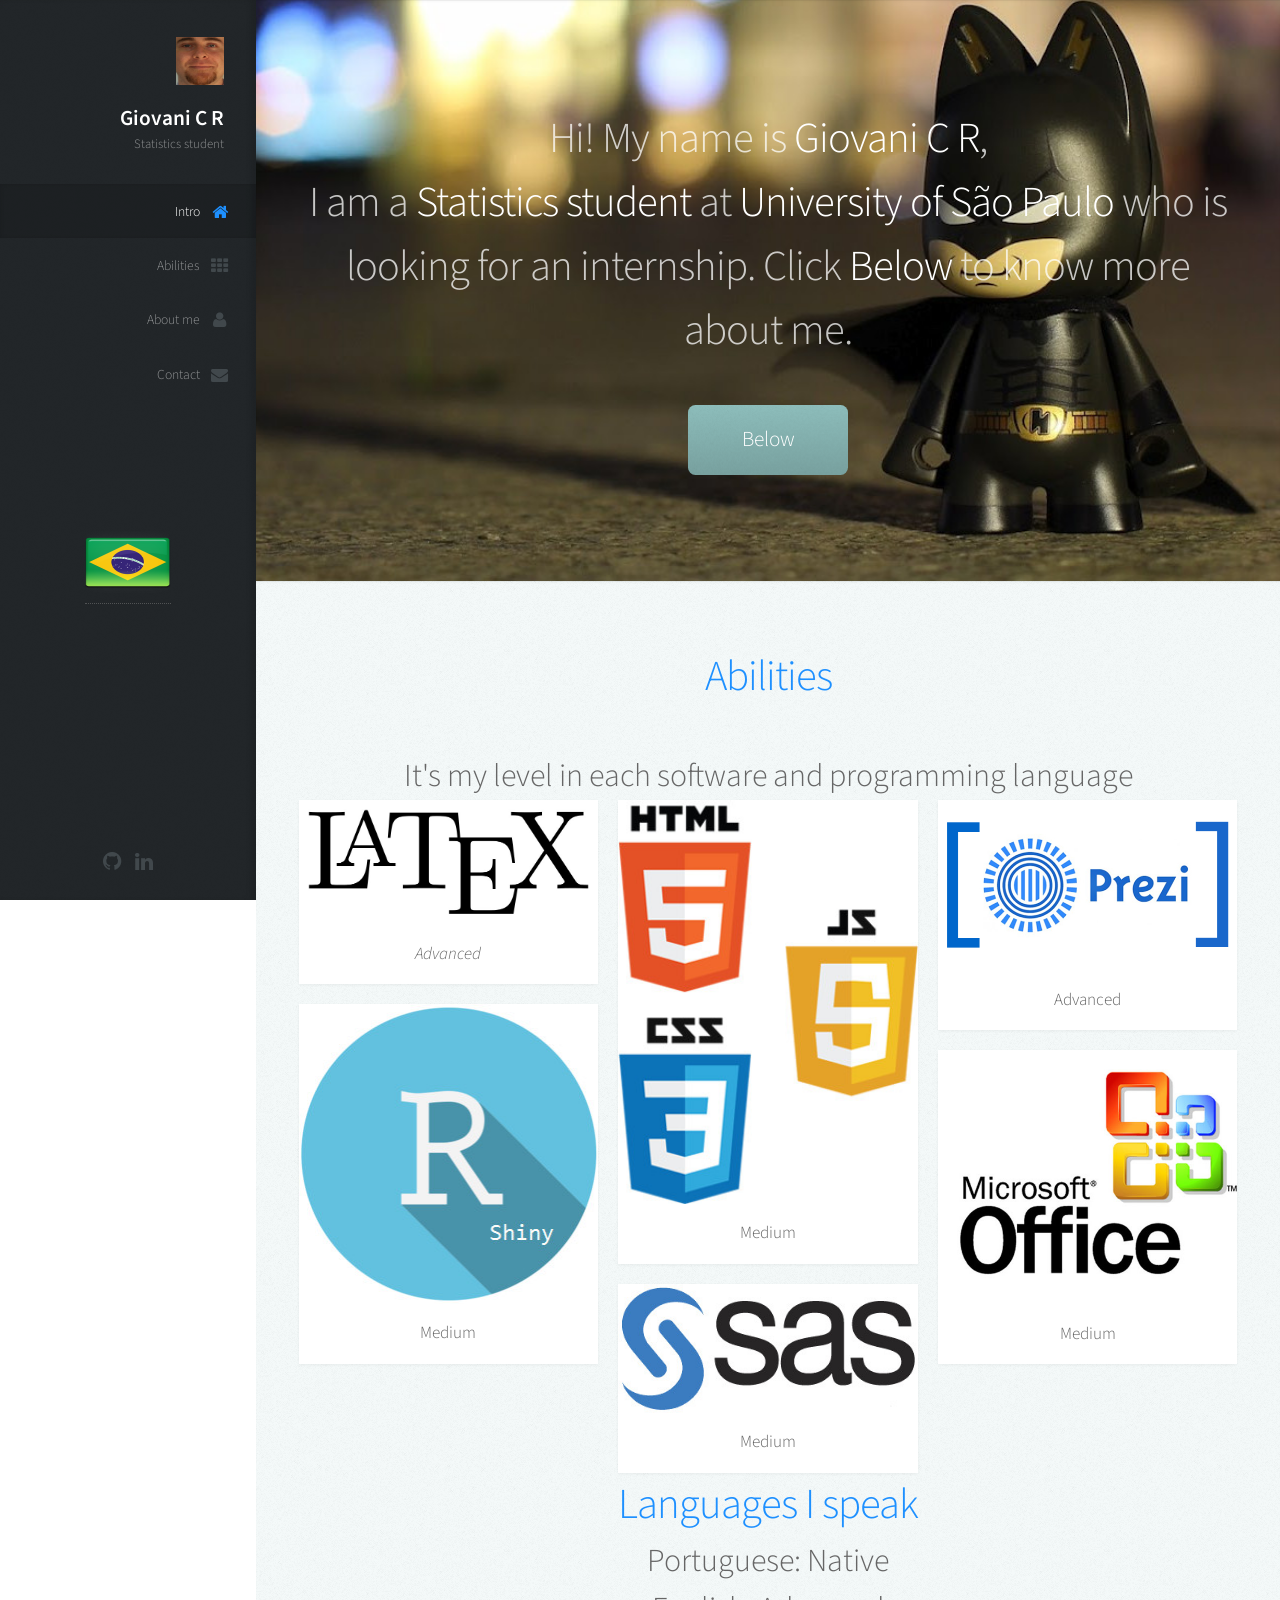
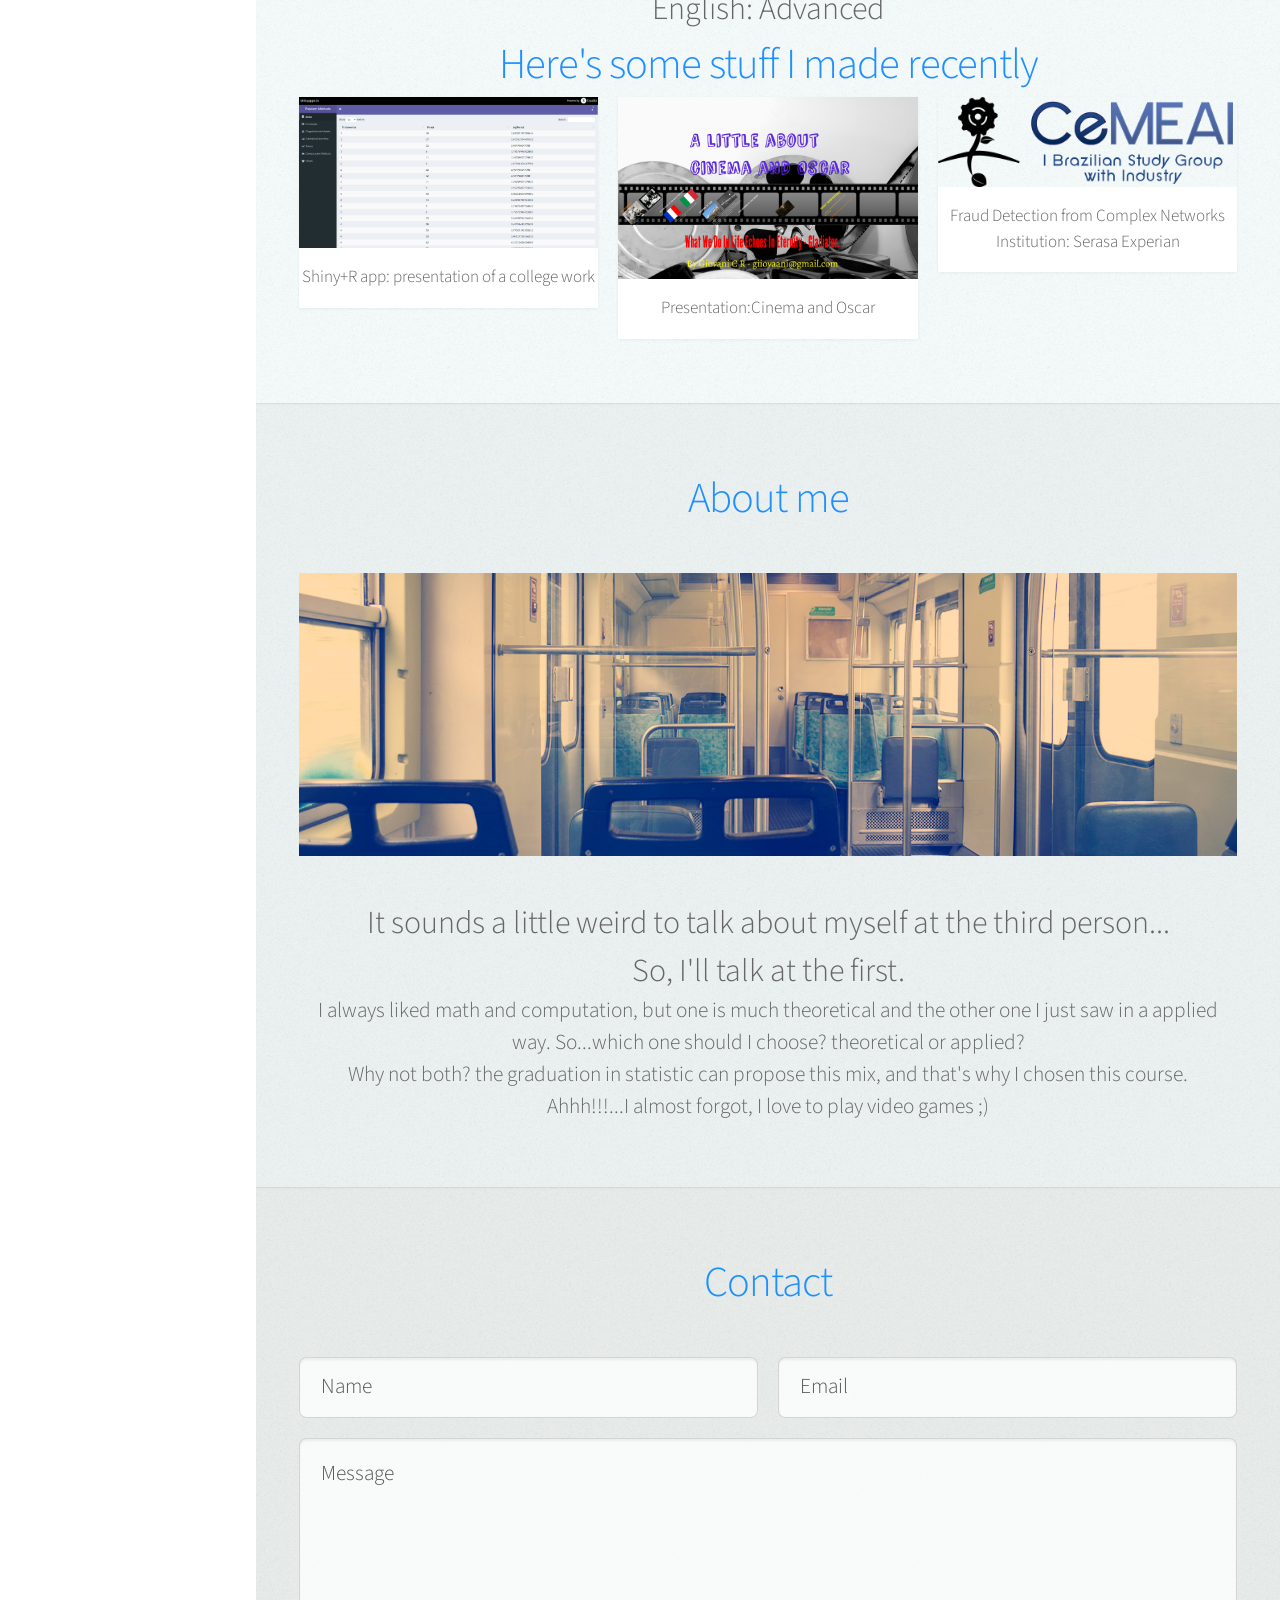
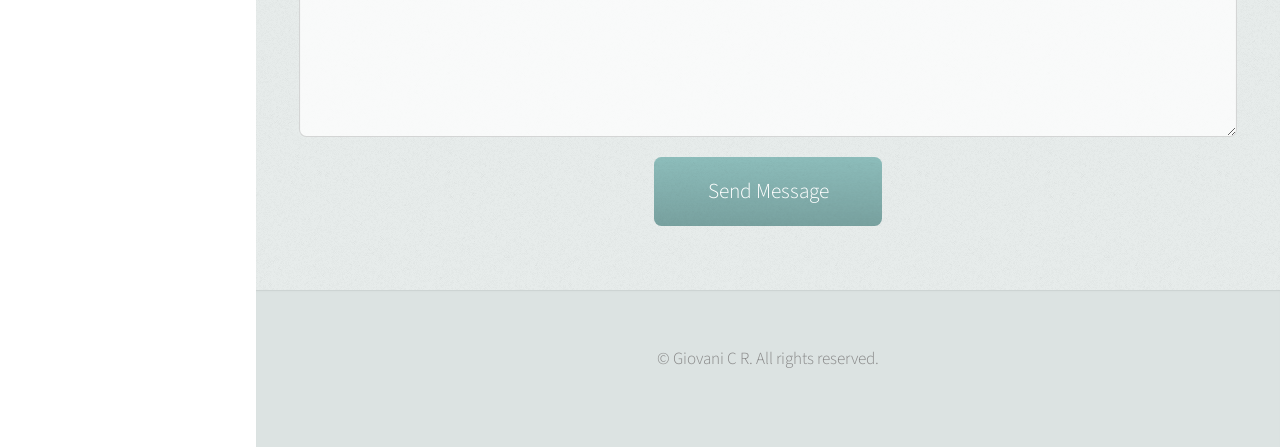
==== index2.html @ 664ded4a "add the serasa report to my things a have done" ====
<!DOCTYPE HTML>
<!--
	Prologue by HTML5 UP
	html5up.net | @n33co
	Free for personal and commercial use under the CCA 3.0 license (html5up.net/license)
-->
<html>
	<head>
		<link rel="shortcut icon" href="images/gicon.ico" type="image/x-icon"/>
		<title>Giovani Carrara Rodrigues</title>
		<meta charset="utf-8" />
		<meta name="viewport" content="width=device-width, initial-scale=1" />
		<!--[if lte IE 8]><script src="assets/js/ie/html5shiv.js"></script><![endif]-->
		<link rel="stylesheet" href="assets/css/main.css" />
		<!--[if lte IE 8]><link rel="stylesheet" href="assets/css/ie8.css" /><![endif]-->
		<!--[if lte IE 9]><link rel="stylesheet" href="assets/css/ie9.css" /><![endif]-->
	</head>
	<body>

		<!-- Header -->
			<div id="header">

				<div class="top">

					<!-- Logo -->
						<div id="logo">
							<span class="image avatar48"><img src="images/face2.jpg" alt="" /></span>
							<h1 id="title">Giovani C R</h1>
							<p>Statistics student</p>
						</div>

					<!-- Nav -->
						<nav id="nav">
							<!--

								Prologue's nav expects links in one of two formats:

								1. Hash link (scrolls to a different section within the page)

								   <li><a href="#foobar" id="foobar-link" class="icon fa-whatever-icon-you-want skel-layers-ignoreHref"><span class="label">Foobar</span></a></li>

								2. Standard link (sends the user to another page/site)

								   <li><a href="http://foobar.tld" id="foobar-link" class="icon fa-whatever-icon-you-want"><span class="label">Foobar</span></a></li>

							-->
							<ul>
								<li><a href="#top" id="top-link" class="skel-layers-ignoreHref"><span class="icon fa-home">Intro</span></a></li>
								<li><a href="#portfolio" id="portfolio-link" class="skel-layers-ignoreHref"><span class="icon fa-th">Abilities</span></a></li>
								<li><a href="#about" id="about-link" class="skel-layers-ignoreHref"><span class="icon fa-user">About me</span></a></li>
								<li><a href="#contact" id="contact-link" class="skel-layers-ignoreHref"><span class="icon fa-envelope">Contact</span></a></li>
							</ul>

							<div class="lang">
								<a href="index.html"><img src="images/brazil.png" alt=""/> </a>
							</div>

						</nav>

				</div>

				<div class="bottom">

					<!-- Social Icons -->
						<ul class="icons">
							<!--
							<li><a href="#" class="icon fa-twitter"><span class="label">Twitter</span></a></li>
							<li><a href="#" class="icon fa-facebook"><span class="label">Facebook</span></a></li>
						-->
							<li><a href="https://github.com/Slardardetenis" target="_blank" class="icon fa-github"><span class="label">Github</span></a></li>
							<li><a href="https://br.linkedin.com/pub/giovani-carrara-rodrigues/b8/93b/70" target="_blank" class="icon fa-linkedin"><span class="label">Linkedin</span></a></li>
							<!--<li><a href="#" class="icon fa-envelope"><span class="label">Email</span></a></li>-->
						</ul>

				</div>

			</div>

		<!-- Main -->
			<div id="main">

				<!-- Intro -->
					<section id="top" class="one dark cover">
						<div class="container">

							<header>
								<h2 class="alt">Hi! My name is <strong>Giovani C R</strong>,<br> I am a
									<strong>Statistics student</strong> at <strong>University of São Paulo</strong>
									who is looking for an internship.
									Click <strong>Below</strong> to know more about me.
								</h2>
								<p></p>
							</header>

							<footer>
								<a href="#portfolio" class="button scrolly">Below</a>
							</footer>

						</div>
					</section>

				<!-- Portfolio -->
					<section id="portfolio"  class="two">
						<div class="container">

							<header>
								<h2 style="color:#1E90FF">Abilities</h2>
							</header>

							<h3>It's my level in each software and programming language</h3>
							<div class="row">
								<div class="4u 12u$(mobile)">
									<article class="item">
										<a  class="image fit"><img src="images/pic02.jpg" alt="" /></a>
										<header>
											<h3><em>Advanced</em></h3>
										</header>
									</article>
									<article class="item">
										<a  class="image fit"><img src="images/pic03.jpg" alt="" /></a>
										<header>
											<h3>Medium</h3>
										</header>
									</article>
								</div>
								<div class="4u 12u$(mobile)">
									<article class="item">
										<a  class="image fit"><img src="images/pic04.jpg" alt="" /></a>
										<header>
											<h3>Medium</h3>
										</header>
									</article>
									<article class="item">
										<a  class="image fit"><img src="images/pic05.jpg" alt="" /></a>
										<header>
											<h3>Medium</h3>
										</header>
									</article>
								</div>
								<div class="4u$ 12u$(mobile)">
									<article class="item">
										<a  class="image fit"><img src="images/pic06.jpg" alt="" /></a>
										<header>
											<h3>Advanced</h3>
										</header>
									</article>
									<article class="item">
										<a class="image fit"><img src="images/pic07.jpg" alt="" /></a>
										<header>
											<h3>Medium</h3>
										</header>
									</article>
								</div>
							</div>

							<h2 style="color:#1E90FF">Languages I speak</h2>
							<h3>Portuguese: Native</h3>
							<h3>English: Advanced</h3>

							<h2 style="color:#1E90FF">Here's some stuff I made recently</h2>

							<div class="row">
								<div class="4u 12u$(mobile)">
									<article class="item">
										<a href="https://slardardetenis.shinyapps.io/popcorn" target="_blank" class="image fit"><img src="images/popcorn.jpg" alt="" /></a>
										<header>
											<h3>Shiny+R app: presentation of a college work</h3>
										</header>
									</article>
								</div>
								<div class="4u 12u$(mobile)">
									<article class="item">
										<a href="https://prezi.com/oxouivof-lnv/cinema-and-oscar/" target="_blank" class="image fit"><img src="images/cineprezi.jpg" alt="" /></a>
										<header>
											<h3>Presentation:Cinema and Oscar</h3>
										</header>
									</article>
								</div>
								<div class="4u 12u$(mobile)">
									<article class="item">
										<a href="https://drive.google.com/file/d/0BzP9JsgEYqpmaDk1R0lDbWpuTjg/view" target="_blank" class="image fit"><img src="images/serasa2.png" alt="" /></a>
										<header>
											<h3>Fraud Detection from Complex Networks</h3>
											<h3>Institution: Serasa Experian</h3>
										</header>
									</article>
								</div>


							</div>


						</div>
					</section>

				<!-- About Me -->
					<section id="about" class="three">
						<div class="container">

							<header>
								<h2 style="color:#1E90FF">About me</h2>
							</header>

							<a class="image featured"><img src="images/pic08.jpg" alt="" /></a>
							<h3>
								It sounds a little weird to talk about myself at the third person...<br>
								So, I'll talk at the first.
							</h3>
							<h4>
								I always liked math and computation, but one is much theoretical and the other one I just saw in a applied way.
								So...which one should I choose? theoretical or applied?<br>
								Why not both? the graduation in statistic can propose this mix, and that's why I chosen this course.
							<br>
							Ahhh!!!...I almost forgot, I love to play video games ;)
							</h4>

						</div>
					</section>

				<!-- Contact -->
					<section id="contact" class="four">
						<div class="container">

							<header>
								<h2 style="color:#1E90FF">Contact</h2>
							</header>

							<form method="post" action="http://formtoemail.com/user_forms.php">
								<input type="hidden" name="user_id" value="RZK4C8CH17EDMWD8L60G">
								<input type="hidden" name="form_id" value="1">
								<div class="row">
									<div class="6u 12u$(mobile)"><input type="text" name="name" placeholder="Name" /></div>
									<div class="6u$ 12u$(mobile)"><input type="text" name="email" placeholder="Email" /></div>
									<div class="12u$">
										<textarea name="message" placeholder="Message"></textarea>
									</div>
									<div class="12u$">
										<input type="submit" value="Send Message" />
									</div>
								</div>
							</form>

						</div>
					</section>

			</div>

		<!-- Footer -->
			<div id="footer">

				<!-- Copyright -->
					<ul class="copyright">
						<li>&copy; Giovani C R. All rights reserved.</li>
					</ul>

			</div>

		<!-- Scripts -->
			<script src="assets/js/jquery.min.js"></script>
			<script src="assets/js/jquery.scrolly.min.js"></script>
			<script src="assets/js/jquery.scrollzer.min.js"></script>
			<script src="assets/js/skel.min.js"></script>
			<script src="assets/js/util.js"></script>
			<!--[if lte IE 8]><script src="assets/js/ie/respond.min.js"></script><![endif]-->
			<script src="assets/js/main.js"></script>

	</body>
</html>
---- assets/css/main.css ----
@import url("font-awesome.min.css");
@import url("http://fonts.googleapis.com/css?family=Source+Sans+Pro:300,300italic,400,600");

/*
	Prologue by HTML5 UP
	html5up.net | @n33co
	Free for personal and commercial use under the CCA 3.0 license (html5up.net/license)
*/

/* Reset */

	html, body, div, span, applet, object, iframe, h1, h2, h3, h4, h5, h6, p, blockquote, pre, a, abbr, acronym, address, big, cite, code, del, dfn, em, img, ins, kbd, q, s, samp, small, strike, strong, sub, sup, tt, var, b, u, i, center, dl, dt, dd, ol, ul, li, fieldset, form, label, legend, table, caption, tbody, tfoot, thead, tr, th, td, article, aside, canvas, details, embed, figure, figcaption, footer, header, hgroup, menu, nav, output, ruby, section, summary, time, mark, audio, video {
		margin: 0;
		padding: 0;
		border: 0;
		font-size: 100%;
		font: inherit;
		vertical-align: baseline;
	}

	article, aside, details, figcaption, figure, footer, header, hgroup, menu, nav, section {
		display: block;
	}

	body {
		line-height: 1;
	}

	ol, ul {
		list-style: none;
	}

	blockquote, q {
		quotes: none;
	}

	blockquote:before, blockquote:after, q:before, q:after {
		content: '';
		content: none;
	}

	table {
		border-collapse: collapse;
		border-spacing: 0;
	}

	body {
		-webkit-text-size-adjust: none;
	}

/* Box Model */

	*, *:before, *:after {
		-moz-box-sizing: border-box;
		-webkit-box-sizing: border-box;
		box-sizing: border-box;
	}

/* Containers */

	.container {
		margin-left: auto;
		margin-right: auto;
	}

	.container.\31 25\25 {
		width: 100%;
		max-width: 1750px;
		min-width: 1400px;
	}

	.container.\37 5\25 {
		width: 1050px;
	}

	.container.\35 0\25 {
		width: 700px;
	}

	.container.\32 5\25 {
		width: 350px;
	}

	.container {
		width: 1400px;
	}

	@media screen and (min-width: 961px) and (max-width: 1880px) {

		.container.\31 25\25 {
			width: 100%;
			max-width: 1500px;
			min-width: 1200px;
		}

		.container.\37 5\25 {
			width: 900px;
		}

		.container.\35 0\25 {
			width: 600px;
		}

		.container.\32 5\25 {
			width: 300px;
		}

		.container {
			width: 1200px;
		}

	}

	@media screen and (min-width: 961px) and (max-width: 1620px) {

		.container.\31 25\25 {
			width: 100%;
			max-width: 1200px;
			min-width: 960px;
		}

		.container.\37 5\25 {
			width: 720px;
		}

		.container.\35 0\25 {
			width: 480px;
		}

		.container.\32 5\25 {
			width: 240px;
		}

		.container {
			width: 960px;
		}

	}

	@media screen and (min-width: 961px) and (max-width: 1320px) {

		.container.\31 25\25 {
			width: 100%;
			max-width: 125%;
			min-width: 100%;
		}

		.container.\37 5\25 {
			width: 75%;
		}

		.container.\35 0\25 {
			width: 50%;
		}

		.container.\32 5\25 {
			width: 25%;
		}

		.container {
			width: 100%;
		}

	}

	@media screen and (max-width: 960px) {

		.container.\31 25\25 {
			width: 100%;
			max-width: 125%;
			min-width: 100%;
		}

		.container.\37 5\25 {
			width: 75%;
		}

		.container.\35 0\25 {
			width: 50%;
		}

		.container.\32 5\25 {
			width: 25%;
		}

		.container {
			width: 100%;
		}

	}

	@media screen and (max-width: 736px) {

		.container.\31 25\25 {
			width: 100%;
			max-width: 125%;
			min-width: 100%;
		}

		.container.\37 5\25 {
			width: 75%;
		}

		.container.\35 0\25 {
			width: 50%;
		}

		.container.\32 5\25 {
			width: 25%;
		}

		.container {
			width: 100% !important;
		}

	}

/* Grid */

	.row {
		border-bottom: solid 1px transparent;
		-moz-box-sizing: border-box;
		-webkit-box-sizing: border-box;
		box-sizing: border-box;
	}

	.row > * {
		float: left;
		-moz-box-sizing: border-box;
		-webkit-box-sizing: border-box;
		box-sizing: border-box;
	}

	.row:after, .row:before {
		content: '';
		display: block;
		clear: both;
		height: 0;
	}

	.row.uniform > * > :first-child {
		margin-top: 0;
	}

	.row.uniform > * > :last-child {
		margin-bottom: 0;
	}

	.row.\30 \25 > * {
		padding: 0px 0 0 0px;
	}

	.row.\30 \25 {
		margin: 0px 0 -1px 0px;
	}

	.row.uniform.\30 \25 > * {
		padding: 0px 0 0 0px;
	}

	.row.uniform.\30 \25 {
		margin: 0px 0 -1px 0px;
	}

	.row > * {
		padding: 40px 0 0 40px;
	}

	.row {
		margin: -40px 0 -1px -40px;
	}

	.row.uniform > * {
		padding: 40px 0 0 40px;
	}

	.row.uniform {
		margin: -40px 0 -1px -40px;
	}

	.row.\32 00\25 > * {
		padding: 80px 0 0 80px;
	}

	.row.\32 00\25 {
		margin: -80px 0 -1px -80px;
	}

	.row.uniform.\32 00\25 > * {
		padding: 80px 0 0 80px;
	}

	.row.uniform.\32 00\25 {
		margin: -80px 0 -1px -80px;
	}

	.row.\31 50\25 > * {
		padding: 60px 0 0 60px;
	}

	.row.\31 50\25 {
		margin: -60px 0 -1px -60px;
	}

	.row.uniform.\31 50\25 > * {
		padding: 60px 0 0 60px;
	}

	.row.uniform.\31 50\25 {
		margin: -60px 0 -1px -60px;
	}

	.row.\35 0\25 > * {
		padding: 20px 0 0 20px;
	}

	.row.\35 0\25 {
		margin: -20px 0 -1px -20px;
	}

	.row.uniform.\35 0\25 > * {
		padding: 20px 0 0 20px;
	}

	.row.uniform.\35 0\25 {
		margin: -20px 0 -1px -20px;
	}

	.row.\32 5\25 > * {
		padding: 10px 0 0 10px;
	}

	.row.\32 5\25 {
		margin: -10px 0 -1px -10px;
	}

	.row.uniform.\32 5\25 > * {
		padding: 10px 0 0 10px;
	}

	.row.uniform.\32 5\25 {
		margin: -10px 0 -1px -10px;
	}

	.\31 2u, .\31 2u\24 {
		width: 100%;
		clear: none;
		margin-left: 0;
	}

	.\31 1u, .\31 1u\24 {
		width: 91.6666666667%;
		clear: none;
		margin-left: 0;
	}

	.\31 0u, .\31 0u\24 {
		width: 83.3333333333%;
		clear: none;
		margin-left: 0;
	}

	.\39 u, .\39 u\24 {
		width: 75%;
		clear: none;
		margin-left: 0;
	}

	.\38 u, .\38 u\24 {
		width: 66.6666666667%;
		clear: none;
		margin-left: 0;
	}

	.\37 u, .\37 u\24 {
		width: 58.3333333333%;
		clear: none;
		margin-left: 0;
	}

	.\36 u, .\36 u\24 {
		width: 50%;
		clear: none;
		margin-left: 0;
	}

	.\35 u, .\35 u\24 {
		width: 41.6666666667%;
		clear: none;
		margin-left: 0;
	}

	.\34 u, .\34 u\24 {
		width: 33.3333333333%;
		clear: none;
		margin-left: 0;
	}

	.\33 u, .\33 u\24 {
		width: 25%;
		clear: none;
		margin-left: 0;
	}

	.\32 u, .\32 u\24 {
		width: 16.6666666667%;
		clear: none;
		margin-left: 0;
	}

	.\31 u, .\31 u\24 {
		width: 8.3333333333%;
		clear: none;
		margin-left: 0;
	}

	.\31 2u\24 + *,
	.\31 1u\24 + *,
	.\31 0u\24 + *,
	.\39 u\24 + *,
	.\38 u\24 + *,
	.\37 u\24 + *,
	.\36 u\24 + *,
	.\35 u\24 + *,
	.\34 u\24 + *,
	.\33 u\24 + *,
	.\32 u\24 + *,
	.\31 u\24 + * {
		clear: left;
	}

	.\-11u {
		margin-left: 91.66667%;
	}

	.\-10u {
		margin-left: 83.33333%;
	}

	.\-9u {
		margin-left: 75%;
	}

	.\-8u {
		margin-left: 66.66667%;
	}

	.\-7u {
		margin-left: 58.33333%;
	}

	.\-6u {
		margin-left: 50%;
	}

	.\-5u {
		margin-left: 41.66667%;
	}

	.\-4u {
		margin-left: 33.33333%;
	}

	.\-3u {
		margin-left: 25%;
	}

	.\-2u {
		margin-left: 16.66667%;
	}

	.\-1u {
		margin-left: 8.33333%;
	}

	@media screen and (min-width: 961px) and (max-width: 1880px) {

		.row > * {
			padding: 40px 0 0 40px;
		}

		.row {
			margin: -40px 0 -1px -40px;
		}

		.row.uniform > * {
			padding: 40px 0 0 40px;
		}

		.row.uniform {
			margin: -40px 0 -1px -40px;
		}

		.row.\32 00\25 > * {
			padding: 80px 0 0 80px;
		}

		.row.\32 00\25 {
			margin: -80px 0 -1px -80px;
		}

		.row.uniform.\32 00\25 > * {
			padding: 80px 0 0 80px;
		}

		.row.uniform.\32 00\25 {
			margin: -80px 0 -1px -80px;
		}

		.row.\31 50\25 > * {
			padding: 60px 0 0 60px;
		}

		.row.\31 50\25 {
			margin: -60px 0 -1px -60px;
		}

		.row.uniform.\31 50\25 > * {
			padding: 60px 0 0 60px;
		}

		.row.uniform.\31 50\25 {
			margin: -60px 0 -1px -60px;
		}

		.row.\35 0\25 > * {
			padding: 20px 0 0 20px;
		}

		.row.\35 0\25 {
			margin: -20px 0 -1px -20px;
		}

		.row.uniform.\35 0\25 > * {
			padding: 20px 0 0 20px;
		}

		.row.uniform.\35 0\25 {
			margin: -20px 0 -1px -20px;
		}

		.row.\32 5\25 > * {
			padding: 10px 0 0 10px;
		}

		.row.\32 5\25 {
			margin: -10px 0 -1px -10px;
		}

		.row.uniform.\32 5\25 > * {
			padding: 10px 0 0 10px;
		}

		.row.uniform.\32 5\25 {
			margin: -10px 0 -1px -10px;
		}

		.\31 2u\28wide\29, .\31 2u\24\28wide\29 {
			width: 100%;
			clear: none;
			margin-left: 0;
		}

		.\31 1u\28wide\29, .\31 1u\24\28wide\29 {
			width: 91.6666666667%;
			clear: none;
			margin-left: 0;
		}

		.\31 0u\28wide\29, .\31 0u\24\28wide\29 {
			width: 83.3333333333%;
			clear: none;
			margin-left: 0;
		}

		.\39 u\28wide\29, .\39 u\24\28wide\29 {
			width: 75%;
			clear: none;
			margin-left: 0;
		}

		.\38 u\28wide\29, .\38 u\24\28wide\29 {
			width: 66.6666666667%;
			clear: none;
			margin-left: 0;
		}

		.\37 u\28wide\29, .\37 u\24\28wide\29 {
			width: 58.3333333333%;
			clear: none;
			margin-left: 0;
		}

		.\36 u\28wide\29, .\36 u\24\28wide\29 {
			width: 50%;
			clear: none;
			margin-left: 0;
		}

		.\35 u\28wide\29, .\35 u\24\28wide\29 {
			width: 41.6666666667%;
			clear: none;
			margin-left: 0;
		}

		.\34 u\28wide\29, .\34 u\24\28wide\29 {
			width: 33.3333333333%;
			clear: none;
			margin-left: 0;
		}

		.\33 u\28wide\29, .\33 u\24\28wide\29 {
			width: 25%;
			clear: none;
			margin-left: 0;
		}

		.\32 u\28wide\29, .\32 u\24\28wide\29 {
			width: 16.6666666667%;
			clear: none;
			margin-left: 0;
		}

		.\31 u\28wide\29, .\31 u\24\28wide\29 {
			width: 8.3333333333%;
			clear: none;
			margin-left: 0;
		}

		.\31 2u\24\28wide\29 + *,
		.\31 1u\24\28wide\29 + *,
		.\31 0u\24\28wide\29 + *,
		.\39 u\24\28wide\29 + *,
		.\38 u\24\28wide\29 + *,
		.\37 u\24\28wide\29 + *,
		.\36 u\24\28wide\29 + *,
		.\35 u\24\28wide\29 + *,
		.\34 u\24\28wide\29 + *,
		.\33 u\24\28wide\29 + *,
		.\32 u\24\28wide\29 + *,
		.\31 u\24\28wide\29 + * {
			clear: left;
		}

		.\-11u\28wide\29 {
			margin-left: 91.66667%;
		}

		.\-10u\28wide\29 {
			margin-left: 83.33333%;
		}

		.\-9u\28wide\29 {
			margin-left: 75%;
		}

		.\-8u\28wide\29 {
			margin-left: 66.66667%;
		}

		.\-7u\28wide\29 {
			margin-left: 58.33333%;
		}

		.\-6u\28wide\29 {
			margin-left: 50%;
		}

		.\-5u\28wide\29 {
			margin-left: 41.66667%;
		}

		.\-4u\28wide\29 {
			margin-left: 33.33333%;
		}

		.\-3u\28wide\29 {
			margin-left: 25%;
		}

		.\-2u\28wide\29 {
			margin-left: 16.66667%;
		}

		.\-1u\28wide\29 {
			margin-left: 8.33333%;
		}

	}

	@media screen and (min-width: 961px) and (max-width: 1620px) {

		.row > * {
			padding: 40px 0 0 40px;
		}

		.row {
			margin: -40px 0 -1px -40px;
		}

		.row.uniform > * {
			padding: 40px 0 0 40px;
		}

		.row.uniform {
			margin: -40px 0 -1px -40px;
		}

		.row.\32 00\25 > * {
			padding: 80px 0 0 80px;
		}

		.row.\32 00\25 {
			margin: -80px 0 -1px -80px;
		}

		.row.uniform.\32 00\25 > * {
			padding: 80px 0 0 80px;
		}

		.row.uniform.\32 00\25 {
			margin: -80px 0 -1px -80px;
		}

		.row.\31 50\25 > * {
			padding: 60px 0 0 60px;
		}

		.row.\31 50\25 {
			margin: -60px 0 -1px -60px;
		}

		.row.uniform.\31 50\25 > * {
			padding: 60px 0 0 60px;
		}

		.row.uniform.\31 50\25 {
			margin: -60px 0 -1px -60px;
		}

		.row.\35 0\25 > * {
			padding: 20px 0 0 20px;
		}

		.row.\35 0\25 {
			margin: -20px 0 -1px -20px;
		}

		.row.uniform.\35 0\25 > * {
			padding: 20px 0 0 20px;
		}

		.row.uniform.\35 0\25 {
			margin: -20px 0 -1px -20px;
		}

		.row.\32 5\25 > * {
			padding: 10px 0 0 10px;
		}

		.row.\32 5\25 {
			margin: -10px 0 -1px -10px;
		}

		.row.uniform.\32 5\25 > * {
			padding: 10px 0 0 10px;
		}

		.row.uniform.\32 5\25 {
			margin: -10px 0 -1px -10px;
		}

		.\31 2u\28normal\29, .\31 2u\24\28normal\29 {
			width: 100%;
			clear: none;
			margin-left: 0;
		}

		.\31 1u\28normal\29, .\31 1u\24\28normal\29 {
			width: 91.6666666667%;
			clear: none;
			margin-left: 0;
		}

		.\31 0u\28normal\29, .\31 0u\24\28normal\29 {
			width: 83.3333333333%;
			clear: none;
			margin-left: 0;
		}

		.\39 u\28normal\29, .\39 u\24\28normal\29 {
			width: 75%;
			clear: none;
			margin-left: 0;
		}

		.\38 u\28normal\29, .\38 u\24\28normal\29 {
			width: 66.6666666667%;
			clear: none;
			margin-left: 0;
		}

		.\37 u\28normal\29, .\37 u\24\28normal\29 {
			width: 58.3333333333%;
			clear: none;
			margin-left: 0;
		}

		.\36 u\28normal\29, .\36 u\24\28normal\29 {
			width: 50%;
			clear: none;
			margin-left: 0;
		}

		.\35 u\28normal\29, .\35 u\24\28normal\29 {
			width: 41.6666666667%;
			clear: none;
			margin-left: 0;
		}

		.\34 u\28normal\29, .\34 u\24\28normal\29 {
			width: 33.3333333333%;
			clear: none;
			margin-left: 0;
		}

		.\33 u\28normal\29, .\33 u\24\28normal\29 {
			width: 25%;
			clear: none;
			margin-left: 0;
		}

		.\32 u\28normal\29, .\32 u\24\28normal\29 {
			width: 16.6666666667%;
			clear: none;
			margin-left: 0;
		}

		.\31 u\28normal\29, .\31 u\24\28normal\29 {
			width: 8.3333333333%;
			clear: none;
			margin-left: 0;
		}

		.\31 2u\24\28normal\29 + *,
		.\31 1u\24\28normal\29 + *,
		.\31 0u\24\28normal\29 + *,
		.\39 u\24\28normal\29 + *,
		.\38 u\24\28normal\29 + *,
		.\37 u\24\28normal\29 + *,
		.\36 u\24\28normal\29 + *,
		.\35 u\24\28normal\29 + *,
		.\34 u\24\28normal\29 + *,
		.\33 u\24\28normal\29 + *,
		.\32 u\24\28normal\29 + *,
		.\31 u\24\28normal\29 + * {
			clear: left;
		}

		.\-11u\28normal\29 {
			margin-left: 91.66667%;
		}

		.\-10u\28normal\29 {
			margin-left: 83.33333%;
		}

		.\-9u\28normal\29 {
			margin-left: 75%;
		}

		.\-8u\28normal\29 {
			margin-left: 66.66667%;
		}

		.\-7u\28normal\29 {
			margin-left: 58.33333%;
		}

		.\-6u\28normal\29 {
			margin-left: 50%;
		}

		.\-5u\28normal\29 {
			margin-left: 41.66667%;
		}

		.\-4u\28normal\29 {
			margin-left: 33.33333%;
		}

		.\-3u\28normal\29 {
			margin-left: 25%;
		}

		.\-2u\28normal\29 {
			margin-left: 16.66667%;
		}

		.\-1u\28normal\29 {
			margin-left: 8.33333%;
		}

	}

	@media screen and (min-width: 961px) and (max-width: 1320px) {

		.row > * {
			padding: 20px 0 0 20px;
		}

		.row {
			margin: -20px 0 -1px -20px;
		}

		.row.uniform > * {
			padding: 20px 0 0 20px;
		}

		.row.uniform {
			margin: -20px 0 -1px -20px;
		}

		.row.\32 00\25 > * {
			padding: 40px 0 0 40px;
		}

		.row.\32 00\25 {
			margin: -40px 0 -1px -40px;
		}

		.row.uniform.\32 00\25 > * {
			padding: 40px 0 0 40px;
		}

		.row.uniform.\32 00\25 {
			margin: -40px 0 -1px -40px;
		}

		.row.\31 50\25 > * {
			padding: 30px 0 0 30px;
		}

		.row.\31 50\25 {
			margin: -30px 0 -1px -30px;
		}

		.row.uniform.\31 50\25 > * {
			padding: 30px 0 0 30px;
		}

		.row.uniform.\31 50\25 {
			margin: -30px 0 -1px -30px;
		}

		.row.\35 0\25 > * {
			padding: 10px 0 0 10px;
		}

		.row.\35 0\25 {
			margin: -10px 0 -1px -10px;
		}

		.row.uniform.\35 0\25 > * {
			padding: 10px 0 0 10px;
		}

		.row.uniform.\35 0\25 {
			margin: -10px 0 -1px -10px;
		}

		.row.\32 5\25 > * {
			padding: 5px 0 0 5px;
		}

		.row.\32 5\25 {
			margin: -5px 0 -1px -5px;
		}

		.row.uniform.\32 5\25 > * {
			padding: 5px 0 0 5px;
		}

		.row.uniform.\32 5\25 {
			margin: -5px 0 -1px -5px;
		}

		.\31 2u\28narrow\29, .\31 2u\24\28narrow\29 {
			width: 100%;
			clear: none;
			margin-left: 0;
		}

		.\31 1u\28narrow\29, .\31 1u\24\28narrow\29 {
			width: 91.6666666667%;
			clear: none;
			margin-left: 0;
		}

		.\31 0u\28narrow\29, .\31 0u\24\28narrow\29 {
			width: 83.3333333333%;
			clear: none;
			margin-left: 0;
		}

		.\39 u\28narrow\29, .\39 u\24\28narrow\29 {
			width: 75%;
			clear: none;
			margin-left: 0;
		}

		.\38 u\28narrow\29, .\38 u\24\28narrow\29 {
			width: 66.6666666667%;
			clear: none;
			margin-left: 0;
		}

		.\37 u\28narrow\29, .\37 u\24\28narrow\29 {
			width: 58.3333333333%;
			clear: none;
			margin-left: 0;
		}

		.\36 u\28narrow\29, .\36 u\24\28narrow\29 {
			width: 50%;
			clear: none;
			margin-left: 0;
		}

		.\35 u\28narrow\29, .\35 u\24\28narrow\29 {
			width: 41.6666666667%;
			clear: none;
			margin-left: 0;
		}

		.\34 u\28narrow\29, .\34 u\24\28narrow\29 {
			width: 33.3333333333%;
			clear: none;
			margin-left: 0;
		}

		.\33 u\28narrow\29, .\33 u\24\28narrow\29 {
			width: 25%;
			clear: none;
			margin-left: 0;
		}

		.\32 u\28narrow\29, .\32 u\24\28narrow\29 {
			width: 16.6666666667%;
			clear: none;
			margin-left: 0;
		}

		.\31 u\28narrow\29, .\31 u\24\28narrow\29 {
			width: 8.3333333333%;
			clear: none;
			margin-left: 0;
		}

		.\31 2u\24\28narrow\29 + *,
		.\31 1u\24\28narrow\29 + *,
		.\31 0u\24\28narrow\29 + *,
		.\39 u\24\28narrow\29 + *,
		.\38 u\24\28narrow\29 + *,
		.\37 u\24\28narrow\29 + *,
		.\36 u\24\28narrow\29 + *,
		.\35 u\24\28narrow\29 + *,
		.\34 u\24\28narrow\29 + *,
		.\33 u\24\28narrow\29 + *,
		.\32 u\24\28narrow\29 + *,
		.\31 u\24\28narrow\29 + * {
			clear: left;
		}

		.\-11u\28narrow\29 {
			margin-left: 91.66667%;
		}

		.\-10u\28narrow\29 {
			margin-left: 83.33333%;
		}

		.\-9u\28narrow\29 {
			margin-left: 75%;
		}

		.\-8u\28narrow\29 {
			margin-left: 66.66667%;
		}

		.\-7u\28narrow\29 {
			margin-left: 58.33333%;
		}

		.\-6u\28narrow\29 {
			margin-left: 50%;
		}

		.\-5u\28narrow\29 {
			margin-left: 41.66667%;
		}

		.\-4u\28narrow\29 {
			margin-left: 33.33333%;
		}

		.\-3u\28narrow\29 {
			margin-left: 25%;
		}

		.\-2u\28narrow\29 {
			margin-left: 16.66667%;
		}

		.\-1u\28narrow\29 {
			margin-left: 8.33333%;
		}

	}

	@media screen and (max-width: 960px) {

		.row > * {
			padding: 20px 0 0 20px;
		}

		.row {
			margin: -20px 0 -1px -20px;
		}

		.row.uniform > * {
			padding: 20px 0 0 20px;
		}

		.row.uniform {
			margin: -20px 0 -1px -20px;
		}

		.row.\32 00\25 > * {
			padding: 40px 0 0 40px;
		}

		.row.\32 00\25 {
			margin: -40px 0 -1px -40px;
		}

		.row.uniform.\32 00\25 > * {
			padding: 40px 0 0 40px;
		}

		.row.uniform.\32 00\25 {
			margin: -40px 0 -1px -40px;
		}

		.row.\31 50\25 > * {
			padding: 30px 0 0 30px;
		}

		.row.\31 50\25 {
			margin: -30px 0 -1px -30px;
		}

		.row.uniform.\31 50\25 > * {
			padding: 30px 0 0 30px;
		}

		.row.uniform.\31 50\25 {
			margin: -30px 0 -1px -30px;
		}

		.row.\35 0\25 > * {
			padding: 10px 0 0 10px;
		}

		.row.\35 0\25 {
			margin: -10px 0 -1px -10px;
		}

		.row.uniform.\35 0\25 > * {
			padding: 10px 0 0 10px;
		}

		.row.uniform.\35 0\25 {
			margin: -10px 0 -1px -10px;
		}

		.row.\32 5\25 > * {
			padding: 5px 0 0 5px;
		}

		.row.\32 5\25 {
			margin: -5px 0 -1px -5px;
		}

		.row.uniform.\32 5\25 > * {
			padding: 5px 0 0 5px;
		}

		.row.uniform.\32 5\25 {
			margin: -5px 0 -1px -5px;
		}

		.\31 2u\28narrower\29, .\31 2u\24\28narrower\29 {
			width: 100%;
			clear: none;
			margin-left: 0;
		}

		.\31 1u\28narrower\29, .\31 1u\24\28narrower\29 {
			width: 91.6666666667%;
			clear: none;
			margin-left: 0;
		}

		.\31 0u\28narrower\29, .\31 0u\24\28narrower\29 {
			width: 83.3333333333%;
			clear: none;
			margin-left: 0;
		}

		.\39 u\28narrower\29, .\39 u\24\28narrower\29 {
			width: 75%;
			clear: none;
			margin-left: 0;
		}

		.\38 u\28narrower\29, .\38 u\24\28narrower\29 {
			width: 66.6666666667%;
			clear: none;
			margin-left: 0;
		}

		.\37 u\28narrower\29, .\37 u\24\28narrower\29 {
			width: 58.3333333333%;
			clear: none;
			margin-left: 0;
		}

		.\36 u\28narrower\29, .\36 u\24\28narrower\29 {
			width: 50%;
			clear: none;
			margin-left: 0;
		}

		.\35 u\28narrower\29, .\35 u\24\28narrower\29 {
			width: 41.6666666667%;
			clear: none;
			margin-left: 0;
		}

		.\34 u\28narrower\29, .\34 u\24\28narrower\29 {
			width: 33.3333333333%;
			clear: none;
			margin-left: 0;
		}

		.\33 u\28narrower\29, .\33 u\24\28narrower\29 {
			width: 25%;
			clear: none;
			margin-left: 0;
		}

		.\32 u\28narrower\29, .\32 u\24\28narrower\29 {
			width: 16.6666666667%;
			clear: none;
			margin-left: 0;
		}

		.\31 u\28narrower\29, .\31 u\24\28narrower\29 {
			width: 8.3333333333%;
			clear: none;
			margin-left: 0;
		}

		.\31 2u\24\28narrower\29 + *,
		.\31 1u\24\28narrower\29 + *,
		.\31 0u\24\28narrower\29 + *,
		.\39 u\24\28narrower\29 + *,
		.\38 u\24\28narrower\29 + *,
		.\37 u\24\28narrower\29 + *,
		.\36 u\24\28narrower\29 + *,
		.\35 u\24\28narrower\29 + *,
		.\34 u\24\28narrower\29 + *,
		.\33 u\24\28narrower\29 + *,
		.\32 u\24\28narrower\29 + *,
		.\31 u\24\28narrower\29 + * {
			clear: left;
		}

		.\-11u\28narrower\29 {
			margin-left: 91.66667%;
		}

		.\-10u\28narrower\29 {
			margin-left: 83.33333%;
		}

		.\-9u\28narrower\29 {
			margin-left: 75%;
		}

		.\-8u\28narrower\29 {
			margin-left: 66.66667%;
		}

		.\-7u\28narrower\29 {
			margin-left: 58.33333%;
		}

		.\-6u\28narrower\29 {
			margin-left: 50%;
		}

		.\-5u\28narrower\29 {
			margin-left: 41.66667%;
		}

		.\-4u\28narrower\29 {
			margin-left: 33.33333%;
		}

		.\-3u\28narrower\29 {
			margin-left: 25%;
		}

		.\-2u\28narrower\29 {
			margin-left: 16.66667%;
		}

		.\-1u\28narrower\29 {
			margin-left: 8.33333%;
		}

	}

	@media screen and (max-width: 736px) {

		.row > * {
			padding: 20px 0 0 20px;
		}

		.row {
			margin: -20px 0 -1px -20px;
		}

		.row.uniform > * {
			padding: 20px 0 0 20px;
		}

		.row.uniform {
			margin: -20px 0 -1px -20px;
		}

		.row.\32 00\25 > * {
			padding: 40px 0 0 40px;
		}

		.row.\32 00\25 {
			margin: -40px 0 -1px -40px;
		}

		.row.uniform.\32 00\25 > * {
			padding: 40px 0 0 40px;
		}

		.row.uniform.\32 00\25 {
			margin: -40px 0 -1px -40px;
		}

		.row.\31 50\25 > * {
			padding: 30px 0 0 30px;
		}

		.row.\31 50\25 {
			margin: -30px 0 -1px -30px;
		}

		.row.uniform.\31 50\25 > * {
			padding: 30px 0 0 30px;
		}

		.row.uniform.\31 50\25 {
			margin: -30px 0 -1px -30px;
		}

		.row.\35 0\25 > * {
			padding: 10px 0 0 10px;
		}

		.row.\35 0\25 {
			margin: -10px 0 -1px -10px;
		}

		.row.uniform.\35 0\25 > * {
			padding: 10px 0 0 10px;
		}

		.row.uniform.\35 0\25 {
			margin: -10px 0 -1px -10px;
		}

		.row.\32 5\25 > * {
			padding: 5px 0 0 5px;
		}

		.row.\32 5\25 {
			margin: -5px 0 -1px -5px;
		}

		.row.uniform.\32 5\25 > * {
			padding: 5px 0 0 5px;
		}

		.row.uniform.\32 5\25 {
			margin: -5px 0 -1px -5px;
		}

		.\31 2u\28mobile\29, .\31 2u\24\28mobile\29 {
			width: 100%;
			clear: none;
			margin-left: 0;
		}

		.\31 1u\28mobile\29, .\31 1u\24\28mobile\29 {
			width: 91.6666666667%;
			clear: none;
			margin-left: 0;
		}

		.\31 0u\28mobile\29, .\31 0u\24\28mobile\29 {
			width: 83.3333333333%;
			clear: none;
			margin-left: 0;
		}

		.\39 u\28mobile\29, .\39 u\24\28mobile\29 {
			width: 75%;
			clear: none;
			margin-left: 0;
		}

		.\38 u\28mobile\29, .\38 u\24\28mobile\29 {
			width: 66.6666666667%;
			clear: none;
			margin-left: 0;
		}

		.\37 u\28mobile\29, .\37 u\24\28mobile\29 {
			width: 58.3333333333%;
			clear: none;
			margin-left: 0;
		}

		.\36 u\28mobile\29, .\36 u\24\28mobile\29 {
			width: 50%;
			clear: none;
			margin-left: 0;
		}

		.\35 u\28mobile\29, .\35 u\24\28mobile\29 {
			width: 41.6666666667%;
			clear: none;
			margin-left: 0;
		}

		.\34 u\28mobile\29, .\34 u\24\28mobile\29 {
			width: 33.3333333333%;
			clear: none;
			margin-left: 0;
		}

		.\33 u\28mobile\29, .\33 u\24\28mobile\29 {
			width: 25%;
			clear: none;
			margin-left: 0;
		}

		.\32 u\28mobile\29, .\32 u\24\28mobile\29 {
			width: 16.6666666667%;
			clear: none;
			margin-left: 0;
		}

		.\31 u\28mobile\29, .\31 u\24\28mobile\29 {
			width: 8.3333333333%;
			clear: none;
			margin-left: 0;
		}

		.\31 2u\24\28mobile\29 + *,
		.\31 1u\24\28mobile\29 + *,
		.\31 0u\24\28mobile\29 + *,
		.\39 u\24\28mobile\29 + *,
		.\38 u\24\28mobile\29 + *,
		.\37 u\24\28mobile\29 + *,
		.\36 u\24\28mobile\29 + *,
		.\35 u\24\28mobile\29 + *,
		.\34 u\24\28mobile\29 + *,
		.\33 u\24\28mobile\29 + *,
		.\32 u\24\28mobile\29 + *,
		.\31 u\24\28mobile\29 + * {
			clear: left;
		}

		.\-11u\28mobile\29 {
			margin-left: 91.66667%;
		}

		.\-10u\28mobile\29 {
			margin-left: 83.33333%;
		}

		.\-9u\28mobile\29 {
			margin-left: 75%;
		}

		.\-8u\28mobile\29 {
			margin-left: 66.66667%;
		}

		.\-7u\28mobile\29 {
			margin-left: 58.33333%;
		}

		.\-6u\28mobile\29 {
			margin-left: 50%;
		}

		.\-5u\28mobile\29 {
			margin-left: 41.66667%;
		}

		.\-4u\28mobile\29 {
			margin-left: 33.33333%;
		}

		.\-3u\28mobile\29 {
			margin-left: 25%;
		}

		.\-2u\28mobile\29 {
			margin-left: 16.66667%;
		}

		.\-1u\28mobile\29 {
			margin-left: 8.33333%;
		}

	}

/* Basic */

	body {
		background: #fff;
		font-family: 'Source Sans Pro', sans-serif;
		font-size: 19pt;
		font-weight: 300;
		line-height: 1.75em;
		color: #888;
	}

		body.is-loading * {
			-moz-transition: none !important;
			-webkit-transition: none !important;
			-ms-transition: none !important;
			transition: none !important;
			-moz-animation: none !important;
			-webkit-animation: none !important;
			-ms-animation: none !important;
			animation: none !important;
		}

	input, textarea, select {
		font-family: 'Source Sans Pro', sans-serif;
		font-size: 19pt;
		font-weight: 300;
		line-height: 1.75em;
		color: #888;
	}

	h1, h2, h3, h4, h5, h6 {
		font-weight: 300;
		color: #666;
		line-height: 1.5em;
	}

	h1 a, h2 a, h3 a, h4 a, h5 a, h6 a {
		color: inherit;
		text-decoration: none;
	}

		h1 a strong, h2 a strong, h3 a strong, h4 a strong, h5 a strong, h6 a strong {
			color: #333;
		}

	h2 {
		font-size: 2em;
		letter-spacing: -1px;
	}

		h2.alt {
			color: #888;
		}

			h2.alt strong {
				color: #666;
			}

	h3 {
		font-size: 1.5em;
	}

	header {
		margin: 0 0 2em 0;
	}

		header > p {
			margin: 1em 0 0 0;
		}

	footer {
		margin: 2em 0 0 0;
	}

	strong, b {
		font-weight: 300;
		color: #666;
	}

	em, i {
		font-style: italic;
	}

	a {
		text-decoration: none;
		color: inherit;
		border-bottom: dotted 1px rgba(128, 128, 128, 0.5);
		-moz-transition: color 0.35s ease-in-out, border-bottom-color 0.35s ease-in-out;
		-webkit-transition: color 0.35s ease-in-out, border-bottom-color 0.35s ease-in-out;
		-ms-transition: color 0.35s ease-in-out, border-bottom-color 0.35s ease-in-out;
		transition: color 0.35s ease-in-out, border-bottom-color 0.35s ease-in-out;
		outline: 0;
	}

		a:hover {
			color: #E27689;
			border-bottom-color: rgba(255, 255, 255, 0);
		}

	sub {
		position: relative;
		top: 0.5em;
		font-size: 0.8em;
	}

	sup {
		position: relative;
		top: -0.5em;
		font-size: 0.8em;
	}

	hr {
		border: 0;
		border-top: solid 1px #ddd;
	}

	blockquote {
		border-left: solid 0.5em #ddd;
		padding: 1em 0 1em 2em;
		font-style: italic;
	}

	p, ul, ol, dl, table {
		margin-bottom: 2em;
	}

	br.clear {
		clear: both;
	}

/* Sections/Article */

	section, article {
		margin-bottom: 3em;
	}

		section > :last-child,
		section > .container, section:last-child, article > :last-child,
		article > .container, article:last-child {
			margin-bottom: 0;
		}

		.row > section, .row > article {
			margin-bottom: 0;
		}

/* Image */

	.image {
		display: inline-block;
		border: 0;
	}

		.image img {
			display: block;
			width: 100%;
		}

		.image.avatar48 {
			width: 48px;
			height: 48px;
			background: #f00;
		}

			.image.avatar48 img {
				width: 48px;
				height: 48px;
			}

		.image.fit {
			display: block;
			width: 100%;
		}

		.image.featured {
			display: block;
			width: 100%;
			margin: 0 0 2em 0;
		}

		.image.left {
			float: left;
			margin: 0 2em 2em 0;
		}

		.image.centered {
			display: block;
			margin: 0 0 2em 0;
		}

			.image.centered img {
				margin: 0 auto;
				width: auto;
			}

/* List */

	ul.default {
		list-style: disc;
		padding-left: 1em;
	}

		ul.default li {
			padding-left: 0.5em;
		}

	ul.icons {
		cursor: default;
	}

		ul.icons li {
			display: inline-block;
		}

		ul.icons a {
			display: inline-block;
			width: 2em;
			height: 2em;
			line-height: 2em;
			text-align: center;
			border: 0;
		}

	ol.default {
		list-style: decimal;
		padding-left: 1.25em;
	}

		ol.default li {
			padding-left: 0.25em;
		}

/* Form */

	form label {
		display: block;
		text-align: left;
		margin-bottom: 0.5em;
	}

	form input[type="text"],
	form input[type="email"],
	form input[type="password"],
	form select,
	form textarea {
		position: relative;
		-webkit-appearance: none;
		display: block;
		border: 0;
		outline: 0;
		background: #fff;
		background: rgba(255, 255, 255, 0.75);
		width: 100%;
		border-radius: 0.35em;
		padding: 0.75em 1em 0.75em 1em;
		box-shadow: inset 0 0.1em 0.1em 0 rgba(0, 0, 0, 0.05);
		border: solid 1px rgba(0, 0, 0, 0.15);
		-moz-transition: all 0.35s ease-in-out;
		-webkit-transition: all 0.35s ease-in-out;
		-ms-transition: all 0.35s ease-in-out;
		transition: all 0.35s ease-in-out;
	}

		form input[type="text"]:focus,
		form input[type="email"]:focus,
		form input[type="password"]:focus,
		form select:focus,
		form textarea:focus {
			box-shadow: 0 0 2px 1px #8ebebc;
			background: #fff;
		}

	form input[type="text"],
	form input[type="email"],
	form input[type="password"],
	form select {
		line-height: 1.25em;
	}

	form textarea {
		min-height: 14em;
	}

	form .formerize-placeholder {
		color: #555 !important;
	}

	form ::-webkit-input-placeholder {
		color: #555 !important;
	}

	form :-moz-placeholder {
		color: #555 !important;
	}

	form ::-moz-placeholder {
		color: #555 !important;
	}

	form :-ms-input-placeholder {
		color: #555 !important;
	}

	form ::-moz-focus-inner {
		border: 0;
	}

/* Table */

	table {
		width: 100%;
	}

		table.default {
			width: 100%;
			text-align: left;
		}

			table.default tbody tr:nth-child(2n+2) {
				background: #f4f4f4;
			}

			table.default td {
				padding: 0.5em 1em 0.5em 1em;
			}

			table.default th {
				text-align: left;
				padding: 0.5em 1em 0.5em 1em;
				color: #fff;
				background: #222729 url("images/overlay.png");
			}

			table.default thead {
				background: #444;
				color: #fff;
			}

			table.default tfoot {
				background: #eee;
			}

/* Button */

	input[type="button"],
	input[type="submit"],
	input[type="reset"],
	button,
	.button {
		position: relative;
		display: inline-block;
		border-radius: 0.35em;
		color: #fff !important;
		text-decoration: none;
		padding: 0.75em 2.5em 0.75em 2.5em;
		background-color: #8ebebc;
		border: 0;
		cursor: pointer;
		background-image: -moz-linear-gradient(top, rgba(0, 0, 0, 0), rgba(0, 0, 0, 0.15)), url("images/overlay.png");
		background-image: -webkit-linear-gradient(top, rgba(0, 0, 0, 0), rgba(0, 0, 0, 0.15)), url("images/overlay.png");
		background-image: -ms-linear-gradient(top, rgba(0, 0, 0, 0), rgba(0, 0, 0, 0.15)), url("images/overlay.png");
		background-image: linear-gradient(top, rgba(0, 0, 0, 0), rgba(0, 0, 0, 0.15)), url("images/overlay.png");
		-moz-transition: background-color 0.35s ease-in-out;
		-webkit-transition: background-color 0.35s ease-in-out;
		-ms-transition: background-color 0.35s ease-in-out;
		transition: background-color 0.35s ease-in-out;
	}

		input[type="button"]:hover,
		input[type="submit"]:hover,
		input[type="reset"]:hover,
		button:hover,
		.button:hover {
			background-color: #9ececc;
		}

		input[type="button"]:active,
		input[type="submit"]:active,
		input[type="reset"]:active,
		button:active,
		.button:active {
			background-color: #7eaeac;
		}

/* Item */

	.item {
		box-shadow: 0 0.05em 0.15em 0 rgba(0, 0, 0, 0.05);
		margin-bottom: 40px;
	}

		.item header {
			background: #fff;
			margin: 0;
			padding: 1em 0 1em 0;
			font-size: 0.8em;
		}

			.item header h3 {
				font-size: 1em;
			}

/* Icons */

	.icon {
		text-decoration: none;
	}

		.icon:before {
			display: inline-block;
			font-family: FontAwesome;
			font-size: 1.25em;
			text-decoration: none;
			font-style: normal;
			font-weight: normal;
			line-height: 1;
			-webkit-font-smoothing: antialiased;
			-moz-osx-font-smoothing: grayscale;
		}

		.icon > .label {
			display: none;
		}

/* Header */

	#header {
		position: fixed;
		top: 0;
		left: 0;
		width: 375px;
		height: 100%;
		color: #fff;
		background: #222629 url("images/overlay.png");
		box-shadow: inset -0.25em 0 0.25em 0 rgba(0, 0, 0, 0.1);
		text-align: right;
	}

		#header .top {
			position: absolute;
			left: 0;
			top: 0;
			width: 100%;
		}

		#header .bottom {
			position: absolute;
			left: 0;
			bottom: 0;
			width: 100%;
		}

		#header .icons {
			font-size: 0.8em;
			margin: 0 0 1em 0;
			text-align: center;
		}

			#header .icons a {
				color: #41484c;
				-moz-transition: color 0.35s ease-in-out;
				-webkit-transition: color 0.35s ease-in-out;
				-ms-transition: color 0.35s ease-in-out;
				transition: color 0.35s ease-in-out;
			}

				#header .icons a:hover {
					color: #fff;
				}

	#logo {
		position: relative;
		margin: 1.75em 1.5em 1.5em 1.5em;
		min-height: 48px;
		cursor: default;
	}

		#logo h1 {
			position: relative;
			color: #fff;
			font-weight: 600;
			font-size: 1em;
			line-height: 1em;
		}

		#logo p {
			position: relative;
			display: block;
			font-size: 0.6em;
			color: rgba(255, 255, 255, 0.5);
			line-height: 1.25em;
			margin: 0.5em 0 0 0;
		}

		#logo .image {
			position: absolute;
			left: 0;
			top: 0;
		}

	#nav ul li a {
		display: block;
		padding: 0.5em 1.5em 0.5em 1.5em;
		color: rgba(255, 255, 255, 0.5);
		text-decoration: none;
		outline: 0;
		border: 0;
		-moz-transition: none;
		-webkit-transition: none;
		-ms-transition: none;
		transition: none;
	}

		#nav ul li a span {
			position: relative;
			display: block;
			font-size: 0.8em;
		}

			#nav ul li a span:before {
				position: absolute;
				left: 0;
				color: #41484c;
				text-align: center;
				width: 1.25em;
				line-height: 1.75em;
			}

		#nav ul li a.active {
			background: rgba(0, 0, 0, 0.15);
			box-shadow: inset 0 0 0.25em 0 rgba(0, 0, 0, 0.125);
			color: #fff;
		}

			#nav ul li a.active span:before {
				color: #1E90FF;
			}

/* Footer */

	#footer {
		margin-left: 375px;
		text-align: center;
		background-color: #dce3e2;
		padding: 3em 0 4em 0;
		box-shadow: inset 0 1px 0 0 rgba(0, 0, 0, 0.05), inset 0 0.1em 0.1em 0 rgba(0, 0, 0, 0.025);
		font-size: 0.8em;
	}

		#footer .copyright {
			cursor: default;
			margin: 0;
		}

			#footer .copyright li {
				display: inline-block;
				line-height: 1em;
				border-left: solid 1px rgba(128, 128, 128, 0.35);
				padding: 0 0 0 0.5em;
				margin: 0 0 0 0.5em;
			}

				#footer .copyright li:first-child {
					border-left: 0;
					padding-left: 0;
					margin-left: 0;
				}

/* Main */

	#main {
		margin-left: 375px;
	}

		#main > section {
			margin: 0;
			overflow: hidden;
			padding: 4em 0;
			box-shadow: inset 0 1px 0 0 rgba(0, 0, 0, 0.05), inset 0 0.1em 0.1em 0 rgba(0, 0, 0, 0.025);
			text-align: center;
			background-image: url("images/overlay.png");
		}

			#main > section.dark {
				color: #ddd;
				color: rgba(255, 255, 255, 0.75);
			}

				#main > section.dark h2, #main > section.dark h3, #main > section.dark h4, #main > section.dark h5, #main > section.dark h6 {
					color: inherit;
				}
				/*
				#main > section.dark h2 {
					color: #36648B;
					border-width: thick;
					vertical-align: top;
				}
				*/

				#main > section.dark strong {
					color: #fff;
					border-color: inherit;
				}

				#main > section.dark a {
					color: #fff;
					border-color: inherit;
				}

					#main > section.dark a:hover {
						border-bottom-color: rgba(255, 255, 255, 0);
					}

			#main > section.cover {
				padding: 6em 0;
				background-size: cover;
				background-position: center center;
			}

			#main > section.one {
				background-color: #81918E;
				background-image: url("../../images/banner.jpg");
			}

			#main > section.two {
				background-color: #f5fafa;
			}

			#main > section.three {
				background-color: #ecf1f1;
			}

			#main > section.four {
				background-color: #e8edec;
			}

/*language options*/
			.lang {
				text-align: center;
				padding: 4em 0.5em;
			}
			.lang img {
				align-self: center;
				height: 3em;
				width: 4em;
			}

/* coisas */

			.coisas {
				float: right;
			}

/* Wide */

	@media screen and (min-width: 961px) and (max-width: 1880px) {

		/* Basic */

			body, input, textarea, select {
				font-size: 17pt;
			}

		/* Header */

			#header {
				width: 300px;
			}

		/* Footer */

			#footer {
				margin-left: 300px;
			}

		/* Main */

			#main {
				margin-left: 300px;
			}

	}

/* Normal */

	@media screen and (min-width: 961px) and (max-width: 1620px) {

		/* Main */

			#main > section {
				padding: 3em 0;
			}

			#main section.cover {
				padding: 5em 0;
			}

	}

/* Narrow */

	@media screen and (min-width: 961px) and (max-width: 1320px) {

		/* Basic */

			body, input, textarea, select {
				font-size: 16pt;
			}

			.container {
				padding: 0 2em 0 2em;
			}

		/* List */

			ul.icons li a {
				width: 1.75em;
			}

		/* Item */

			.item {
				margin-bottom: 20px;
			}

		/* Header */

			#header {
				width: 20%;
			}

			#logo .image {
				position: relative;
				margin: 0 0 0.5em 0;
			}

			#nav ul li a {
				font-size: 0.8em;
				padding-top: 0.5em;
				padding-bottom: 0.5em;
			}

				#nav ul li a span {
					padding-right: 2.25em;
				}

					#nav ul li a span:before {
						left: 100%;
						margin-left: -1.25em;
						line-height: 2.25em;
					}

		/* Footer */

			#footer {
				margin-left: 20%;
			}

		/* Main */

			#main {
				margin-left: 20%;
			}

	}

/* Narrower */

	#headerToggle {
		display: none;
	}

	@media screen and (max-width: 960px) {

		/* Basic */

			html, body {
				overflow-x: hidden;
			}

			body, input, textarea, select {
				font-size: 16pt;
			}

			header br {
				display: none;
			}

			.container {
				padding: 0 2em 0 2em;
			}

		/* Item */

			.item {
				margin-bottom: 15px;
			}

		/* List */

			ul.icons a {
				width: 1.75em;
				font-size: 1.25em;
			}

		/* Header */

			#header {
				-moz-backface-visibility: hidden;
				-webkit-backface-visibility: hidden;
				-ms-backface-visibility: hidden;
				backface-visibility: hidden;
				-moz-transform: translateX(-275px);
				-webkit-transform: translateX(-275px);
				-ms-transform: translateX(-275px);
				transform: translateX(-275px);
				-moz-transition: -moz-transform 0.5s ease;
				-webkit-transition: -webkit-transform 0.5s ease;
				-ms-transition: -ms-transform 0.5s ease;
				transition: transform 0.5s ease;
				display: block;
				height: 100%;
				left: 0;
				overflow-y: auto;
				position: fixed;
				top: 0;
				width: 275px;
				z-index: 10002;
				width: 275px;
				background: #222729 url("images/overlay.png");
				box-shadow: inset -0.25em 0 0.25em 0 rgba(0, 0, 0, 0.125);
			}

				#header .top {
					position: relative;
				}

				#header .bottom {
					border-top: solid 1px rgba(255, 255, 255, 0.05);
					box-shadow: 0 -1px 0 0 rgba(0, 0, 0, 0.15);
					padding-top: 2em;
					margin-top: 1em;
					position: relative;
				}

			#logo {
				margin: 1.5em 1.25em 1.25em 1.25em;
			}

			#nav ul li a {
				padding: 0.5em 1.25em 0.5em 1.25em;
			}

			#headerToggle {
				-moz-backface-visibility: hidden;
				-webkit-backface-visibility: hidden;
				-ms-backface-visibility: hidden;
				backface-visibility: hidden;
				-moz-transition: -moz-transform 0.5s ease;
				-webkit-transition: -webkit-transform 0.5s ease;
				-ms-transition: -ms-transform 0.5s ease;
				transition: transform 0.5s ease;
				display: block;
				height: 2.25em;
				left: 0;
				position: fixed;
				top: 0;
				width: 3.25em;
				z-index: 10001;
			}

				#headerToggle .toggle {
					position: absolute;
					left: 0;
					top: 0;
					width: 100%;
					height: 100%;
					outline: 0;
					border: 0;
				}

					#headerToggle .toggle:before {
						font-family: FontAwesome;
						text-decoration: none;
						font-style: normal;
						font-weight: normal;
						-webkit-font-smoothing: antialiased;
						-moz-osx-font-smoothing: grayscale;
						content: '\f0c9';
						color: #fff;
						font-size: 18px;
						line-height: 2.25em;
						background: rgba(128, 136, 144, 0.5);
						border-radius: 0.35em;
						text-align: center;
						position: absolute;
						left: 0.5em;
						top: 0.5em;
						display: block;
						width: 3.25em;
						height: 2.25em;
						line-height: 2.25em;
					}

			body.header-visible #main {
				-moz-transform: translateX(275px);
				-webkit-transform: translateX(275px);
				-ms-transform: translateX(275px);
				transform: translateX(275px);
			}

			body.header-visible #headerToggle {
				-moz-transform: translateX(275px);
				-webkit-transform: translateX(275px);
				-ms-transform: translateX(275px);
				transform: translateX(275px);
			}

			body.header-visible #header {
				-moz-transform: translateX(0);
				-webkit-transform: translateX(0);
				-ms-transform: translateX(0);
				transform: translateX(0);
			}

		/* Footer */

			#footer {
				margin-left: 0;
			}

		/* Main */

			#main {
				-moz-backface-visibility: hidden;
				-webkit-backface-visibility: hidden;
				-ms-backface-visibility: hidden;
				backface-visibility: hidden;
				-moz-transition: -moz-transform 0.5s ease;
				-webkit-transition: -webkit-transform 0.5s ease;
				-ms-transition: -ms-transform 0.5s ease;
				transition: transform 0.5s ease;
				padding-bottom: 1px;
				margin-left: 0;
			}

				#main > section {
					padding: 3em 0;
				}

				#main section.cover {
					padding: 4em 0;
				}

	}

/* Mobile */

	@media screen and (max-width: 736px) {

		/* Basic */

			body, input, textarea, select {
				font-size: 14pt;
			}

			h2 {
				font-size: 1.5em;
				letter-spacing: 0;
				font-weight: 300;
			}

			.container {
				padding: 0 15px 0 15px;
			}

		/* List */

			ul.icons a {
				width: 1.75em;
				font-size: 1.5em;
			}

		/* Main */

			#main > section {
				padding: 2em 0;
			}

			#main section.cover {
				padding: 4em 0em;
			}

				#main section.cover header {
					padding: 0 1em;
				}

		/* Footer */

			#footer .copyright li {
				display: block;
				line-height: 1.25em;
				border: 0;
				padding: 0;
				margin: 1em 0 0 0;
			}

				#footer .copyright li:first-child {
					margin-top: 0;
				}

	}
---- assets/css/ie8.css ----
/*
	Prologue by HTML5 UP
	html5up.net | @n33co
	Free for personal and commercial use under the CCA 3.0 license (html5up.net/license)
*/

/* Section/Article */

	section > .last-child, section.last-child, article > .last-child, article.last-child {
		margin-bottom: 0;
	}

/* Form */

	form input[type="text"],
	form input[type="email"],
	form input[type="password"],
	form select,
	form textarea {
		-ms-behavior: url("assets/js/ie/PIE.htc");
	}

/* Button */

	input[type="button"],
	input[type="submit"],
	input[type="reset"],
	button,
	.button {
		-ms-behavior: url("assets/js/ie/PIE.htc");
	}

/* Header */

	#nav ul li a {
		color: #888;
	}

		#nav ul li a.active {
			background: #1C2022;
		}

	#headerToggle .toggle {
		background-color: #888;
	}

/* Main */

	#main > section.cover {
		background-position: auto;
		-ms-behavior: url("assets/js/ie/backgroundsize.min.htc");
	}
---- assets/css/ie9.css ----
/*
	Prologue by HTML5 UP
	html5up.net | @n33co
	Free for personal and commercial use under the CCA 3.0 license (html5up.net/license)
*/

/* Button */

	input[type="button"],
	input[type="submit"],
	input[type="reset"],
	button,
	.button {
		background-image: url("images/ie/grad0-15.svg");
	}
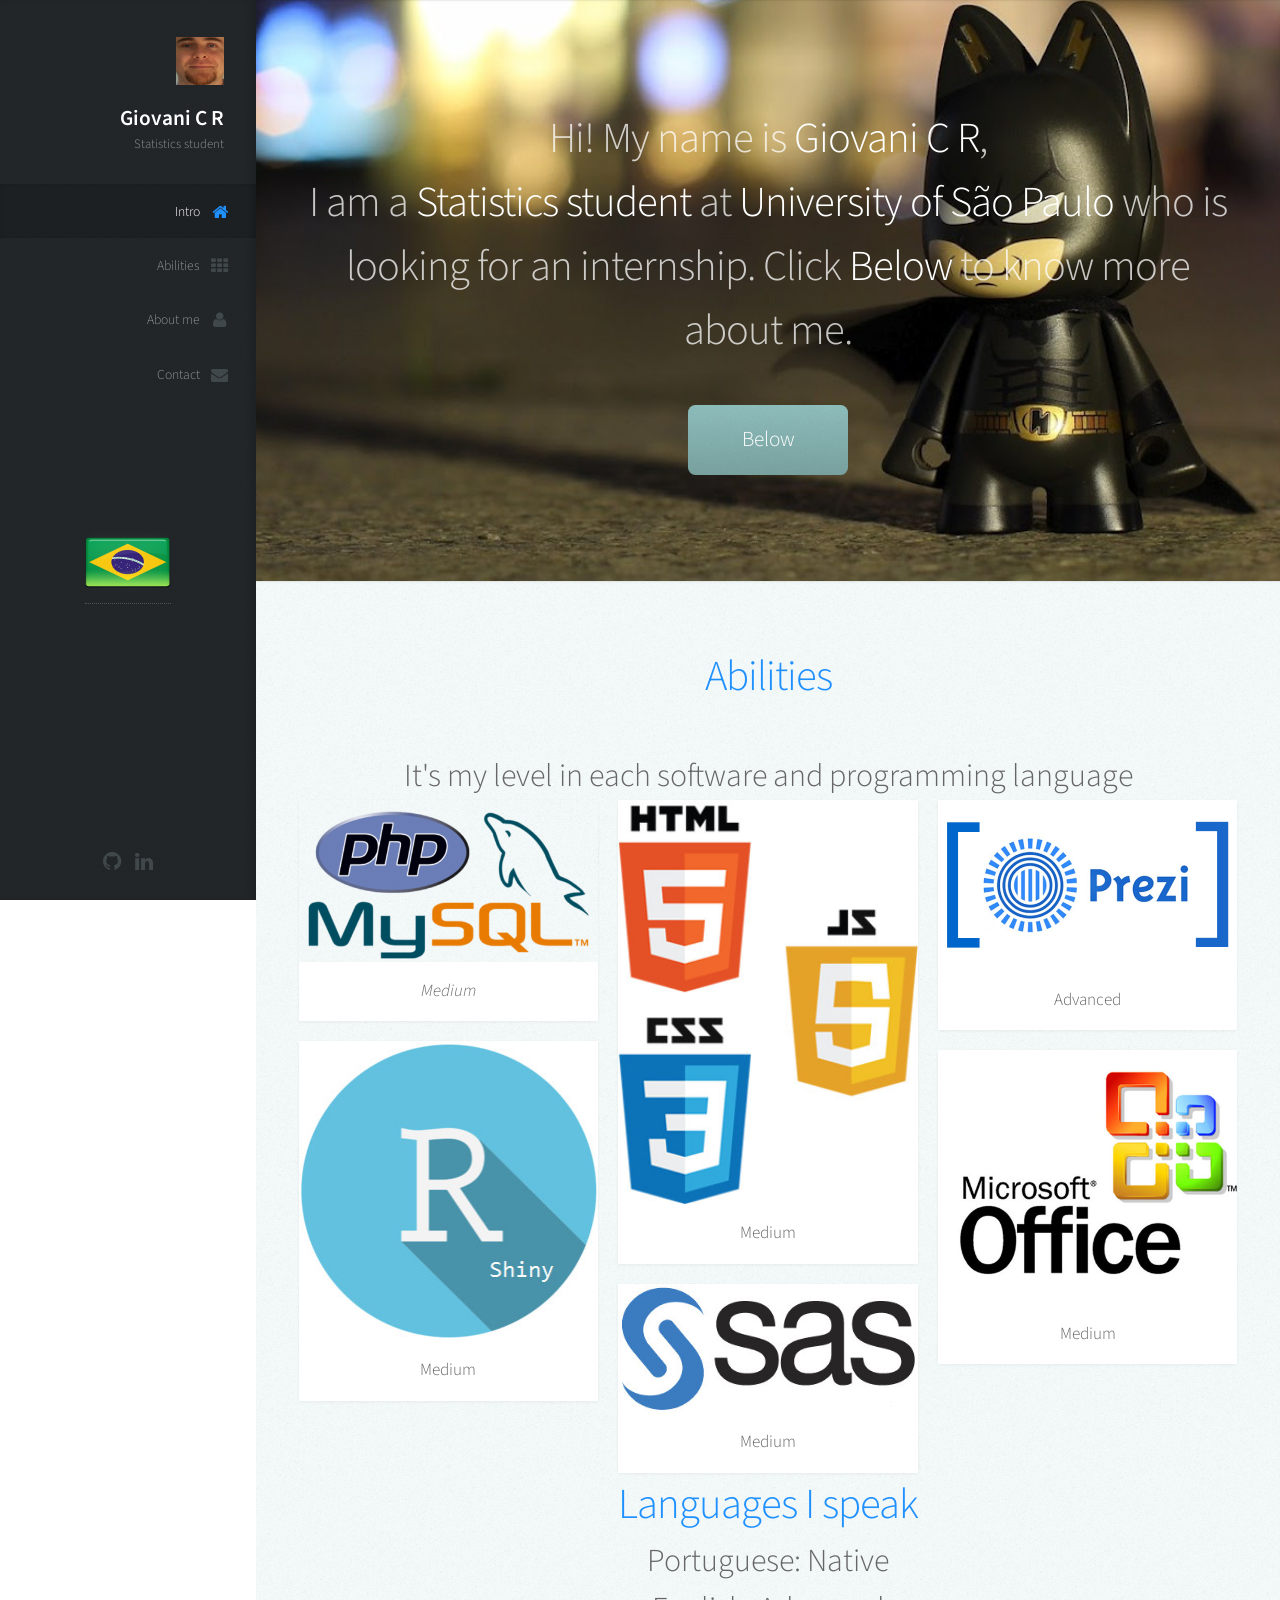
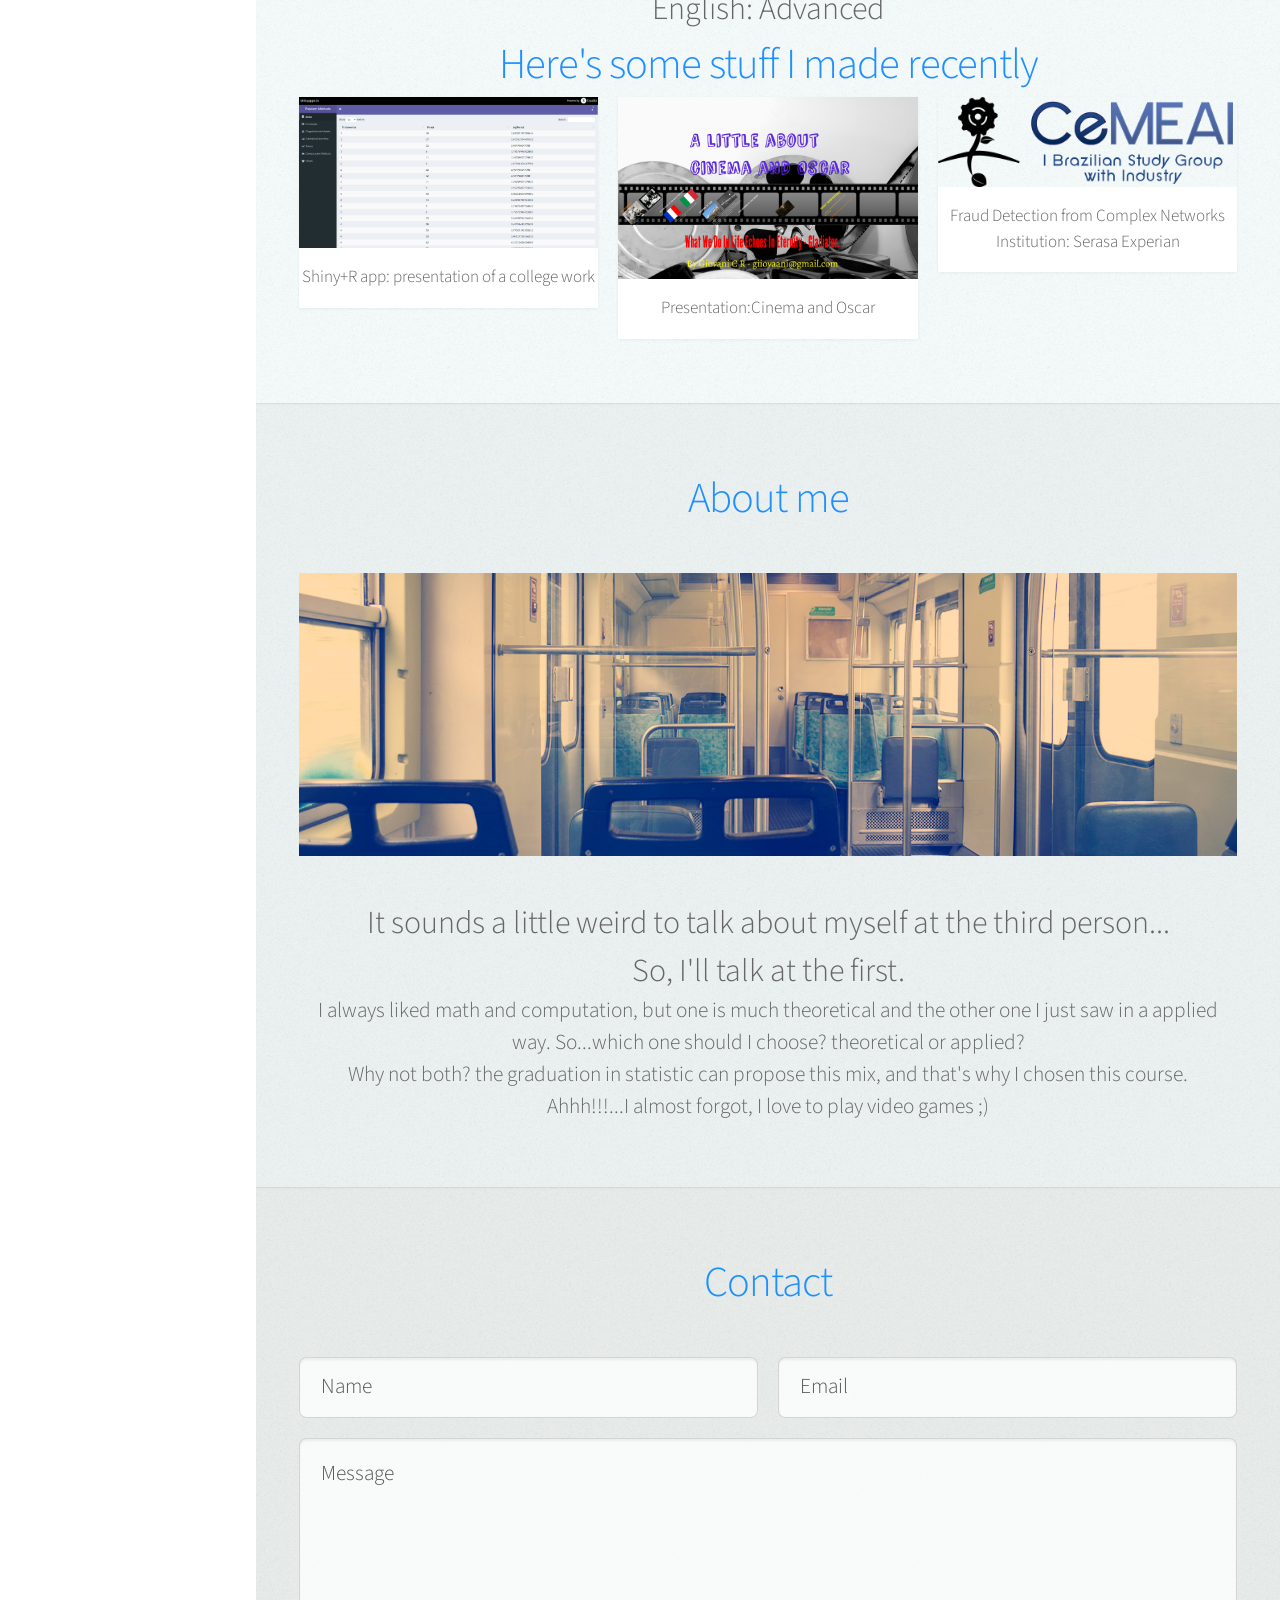
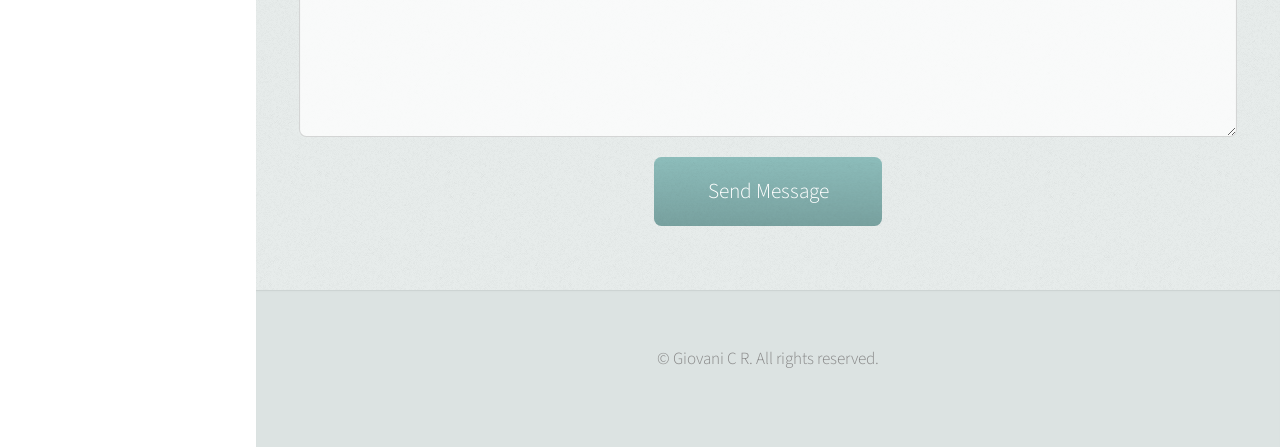
==== commit 60f3e706: "change hability(image) from latex to php more mysql" ====
--- a/index2.html
+++ b/index2.html
@@ -111,9 +111,9 @@
 							<div class="row">
 								<div class="4u 12u$(mobile)">
 									<article class="item">
-										<a  class="image fit"><img src="images/pic02.jpg" alt="" /></a>
-										<header>
-											<h3><em>Advanced</em></h3>
+										<a  class="image fit"><img src="images/phpmysql.png" alt="" /></a>
+										<header>
+											<h3><em>Medium</em></h3>
 										</header>
 									</article>
 									<article class="item">
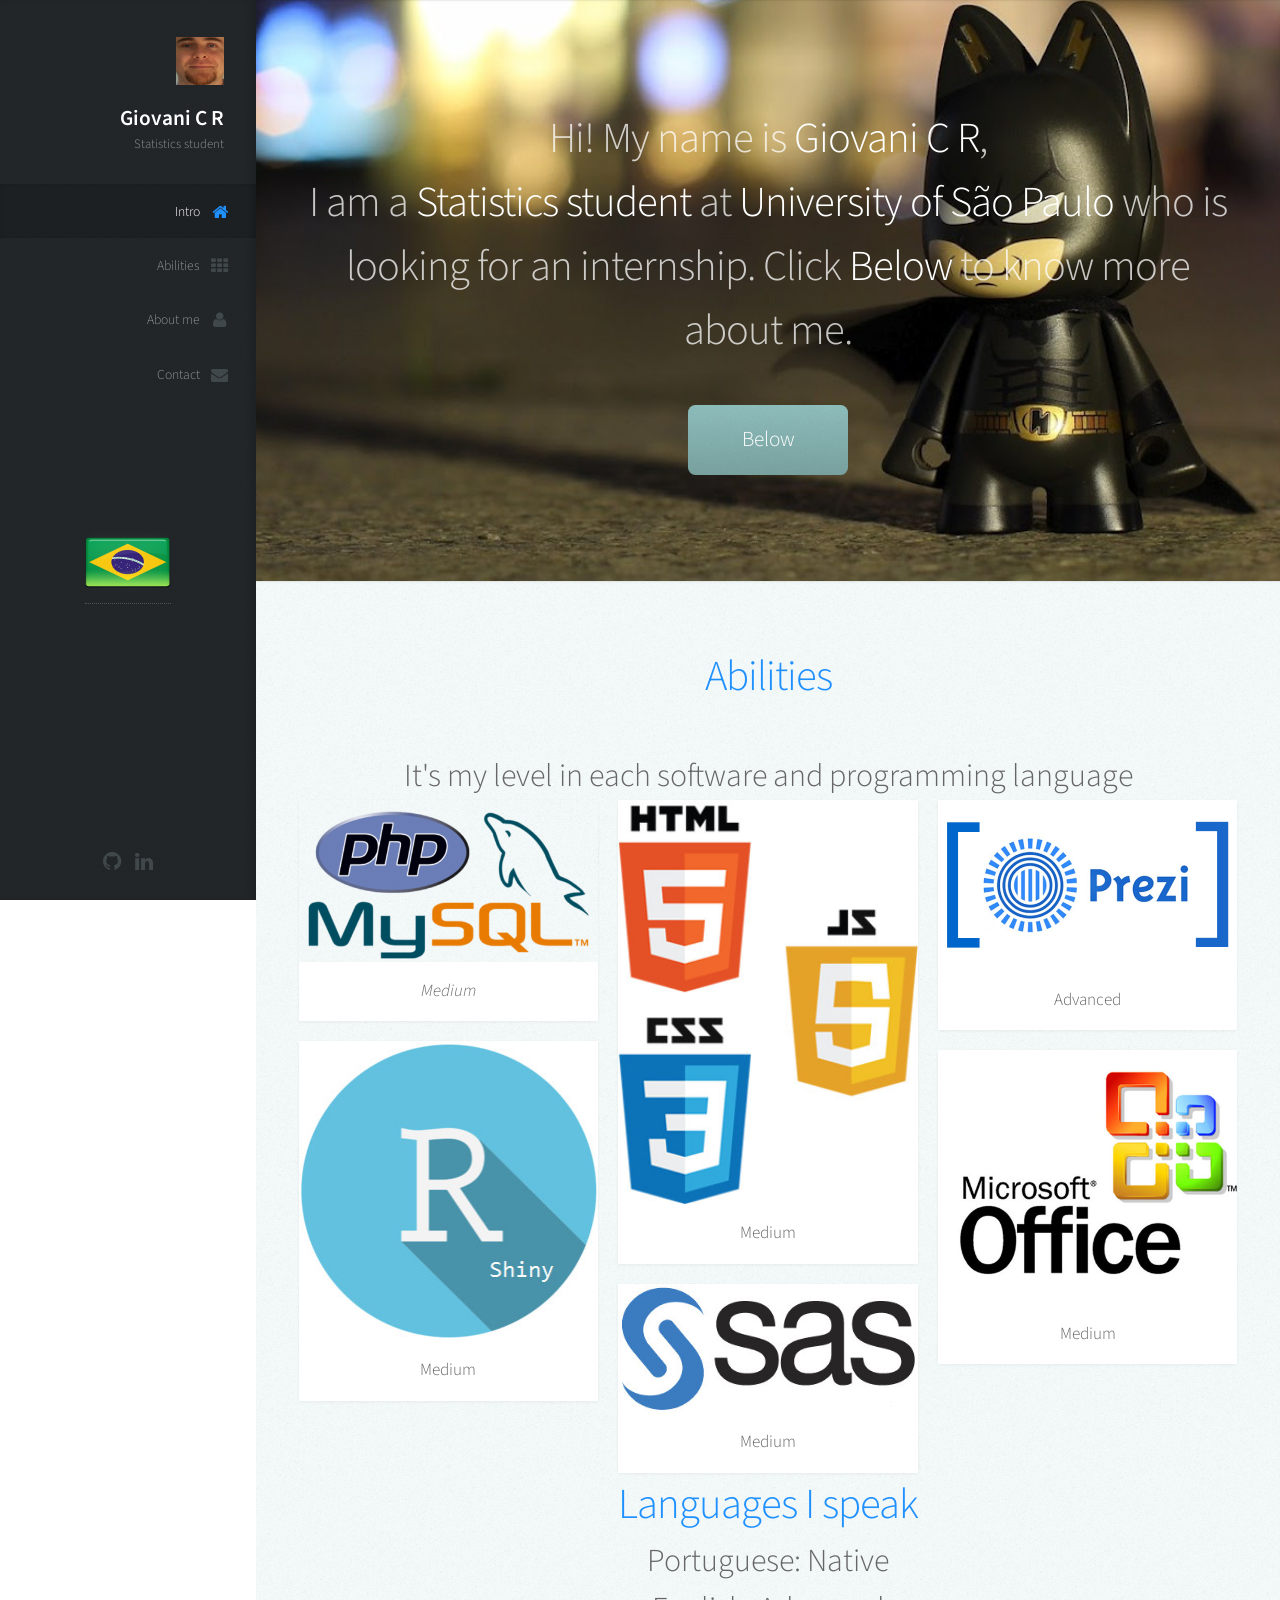
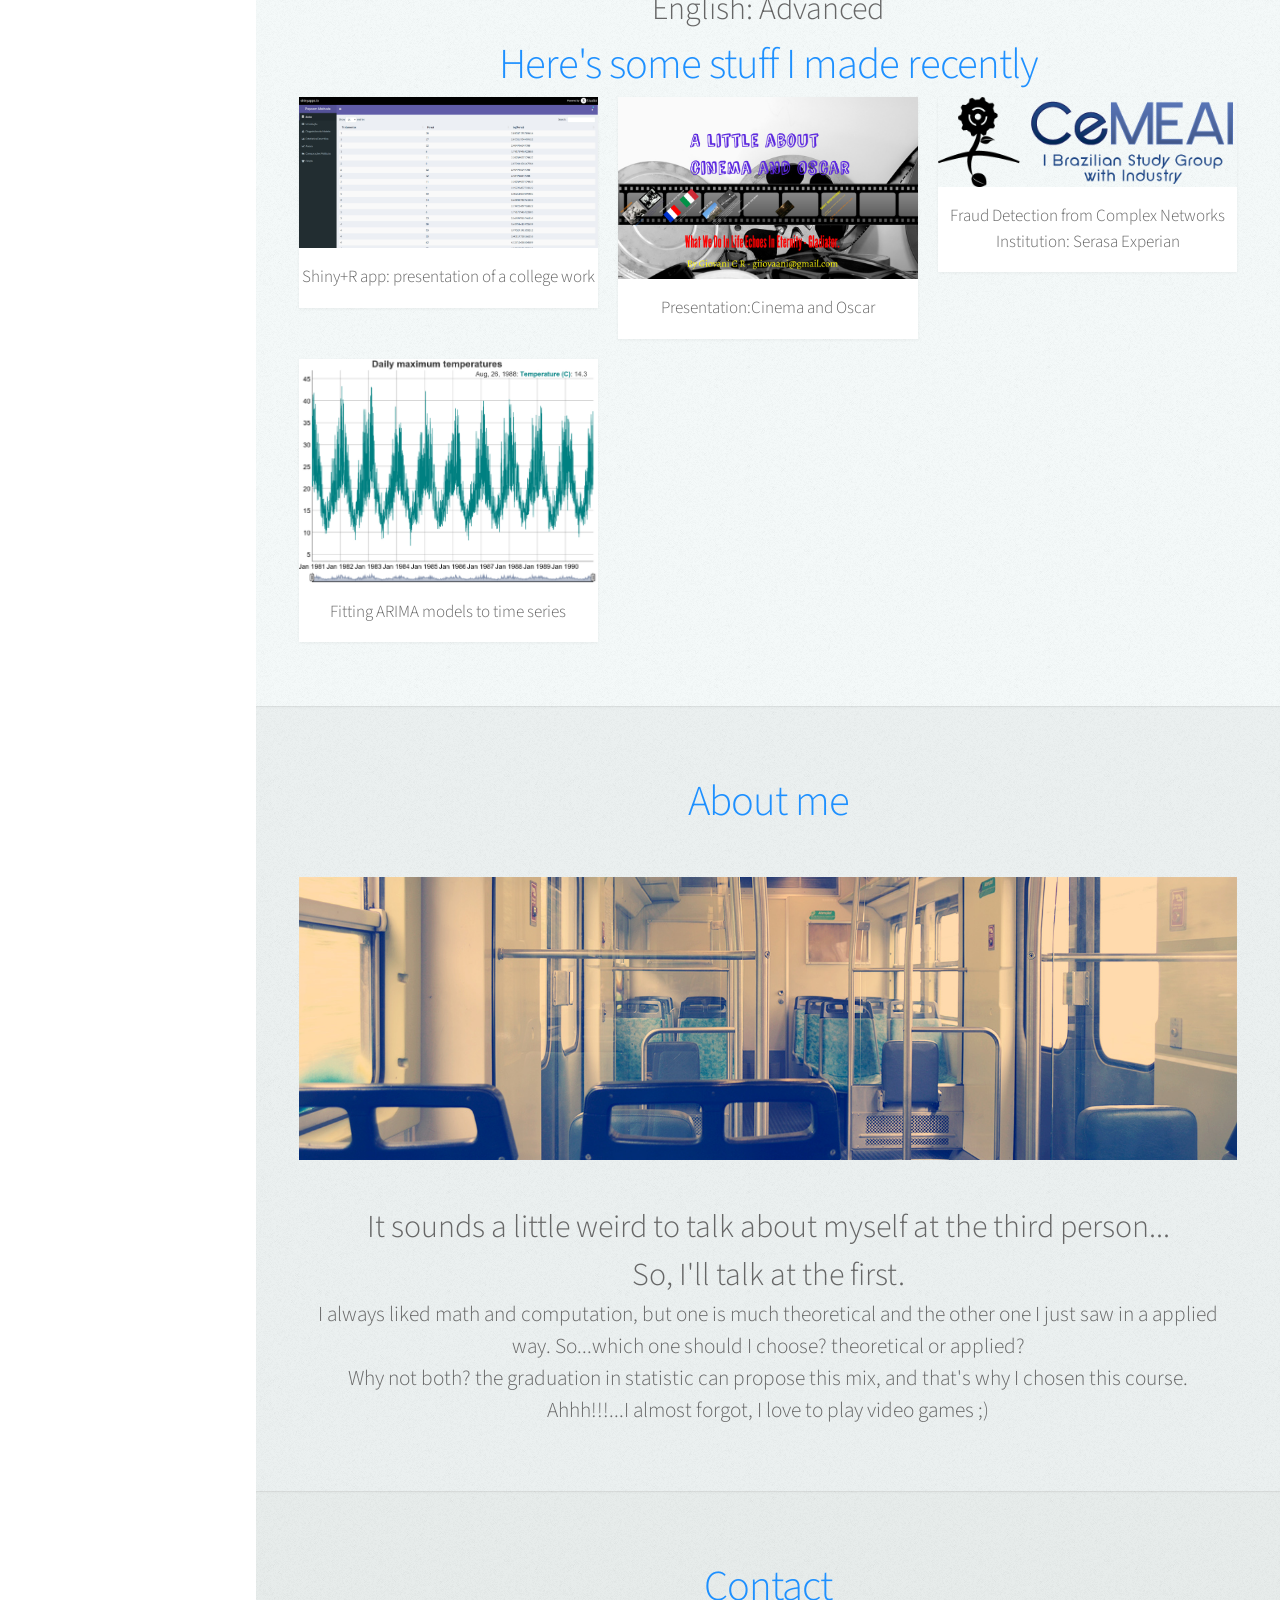
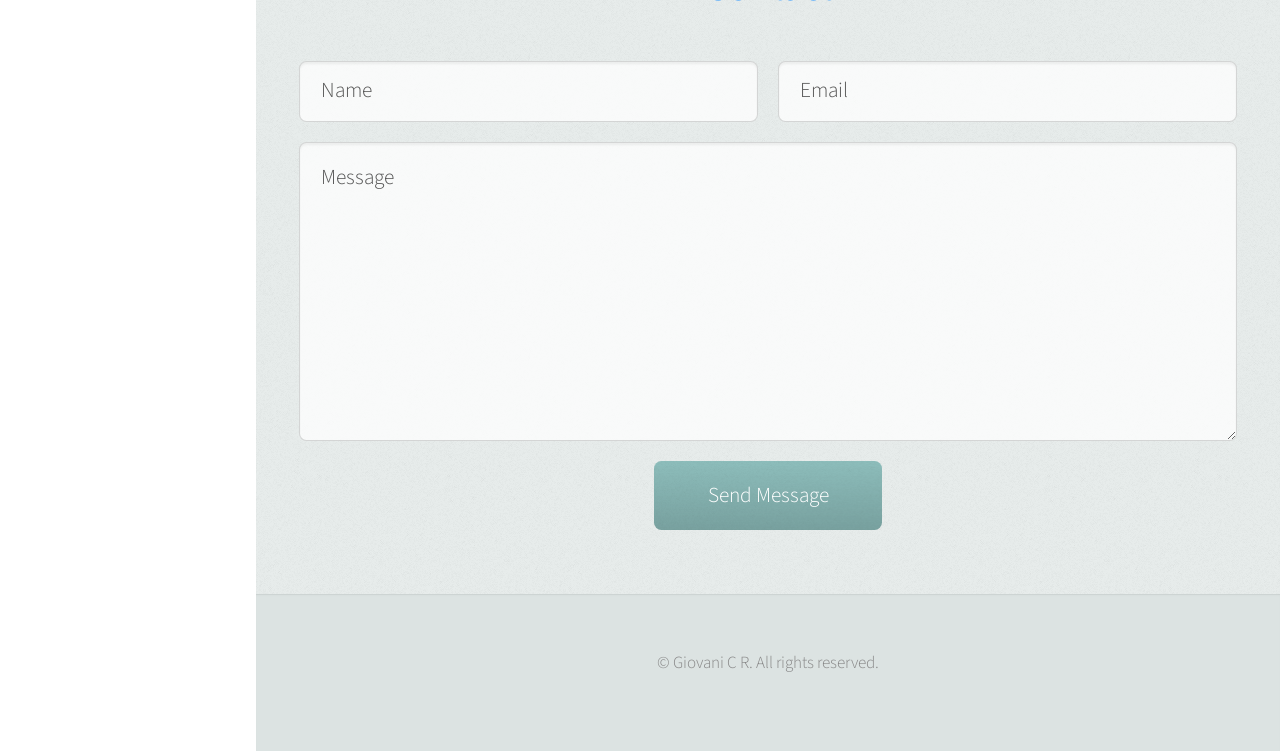
==== commit d11981e4: "add the time series analisys done with R" ====
--- a/index2.html
+++ b/index2.html
@@ -185,6 +185,15 @@
 										</header>
 									</article>
 								</div>
+								<div class="row">
+									<div class="4u 12u$(mobile)">
+										<article class="item">
+											<a href="http://rpubs.com/Giovani/ts4" target="_blank" class="image fit"><img src="images/ts2.jpg" alt="" /></a>
+											<header>
+												<h3>Fitting ARIMA models to time series</h3>
+											</header>
+										</article>
+									</div>
 
 
 							</div>
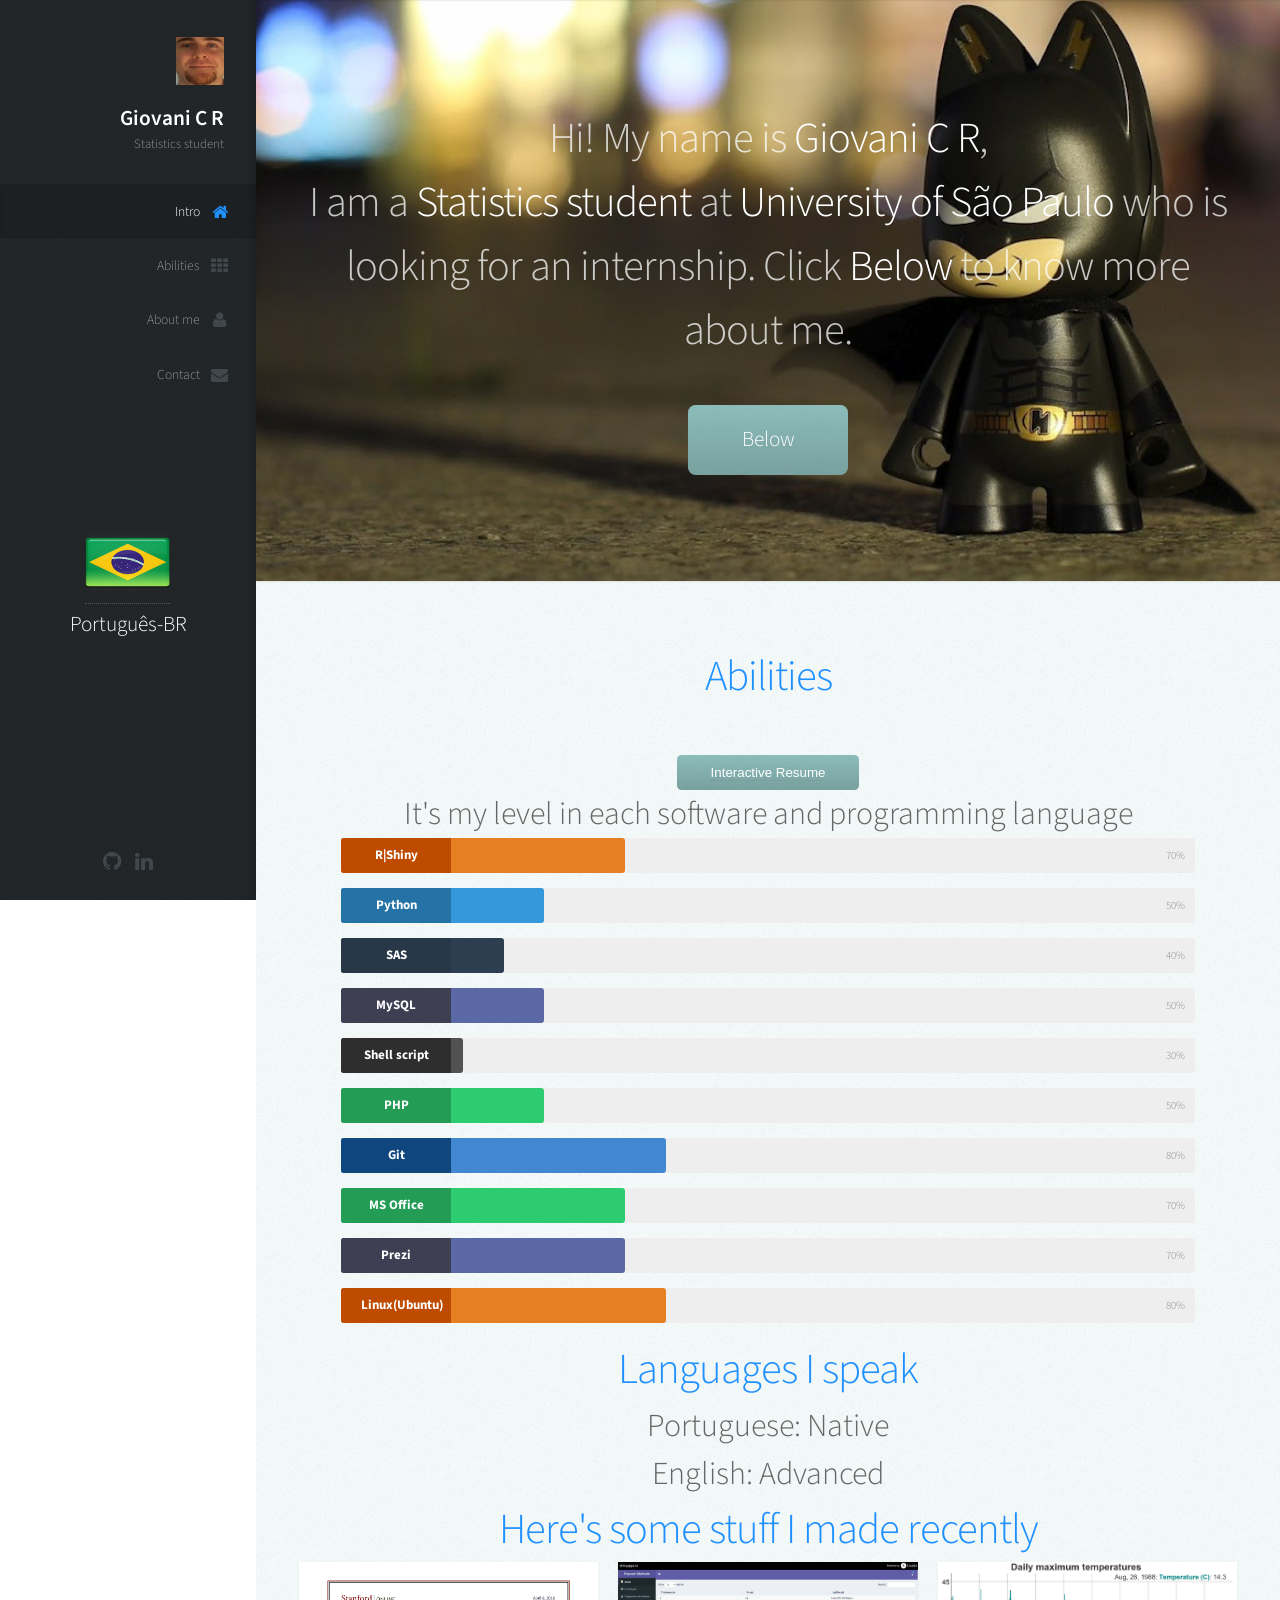
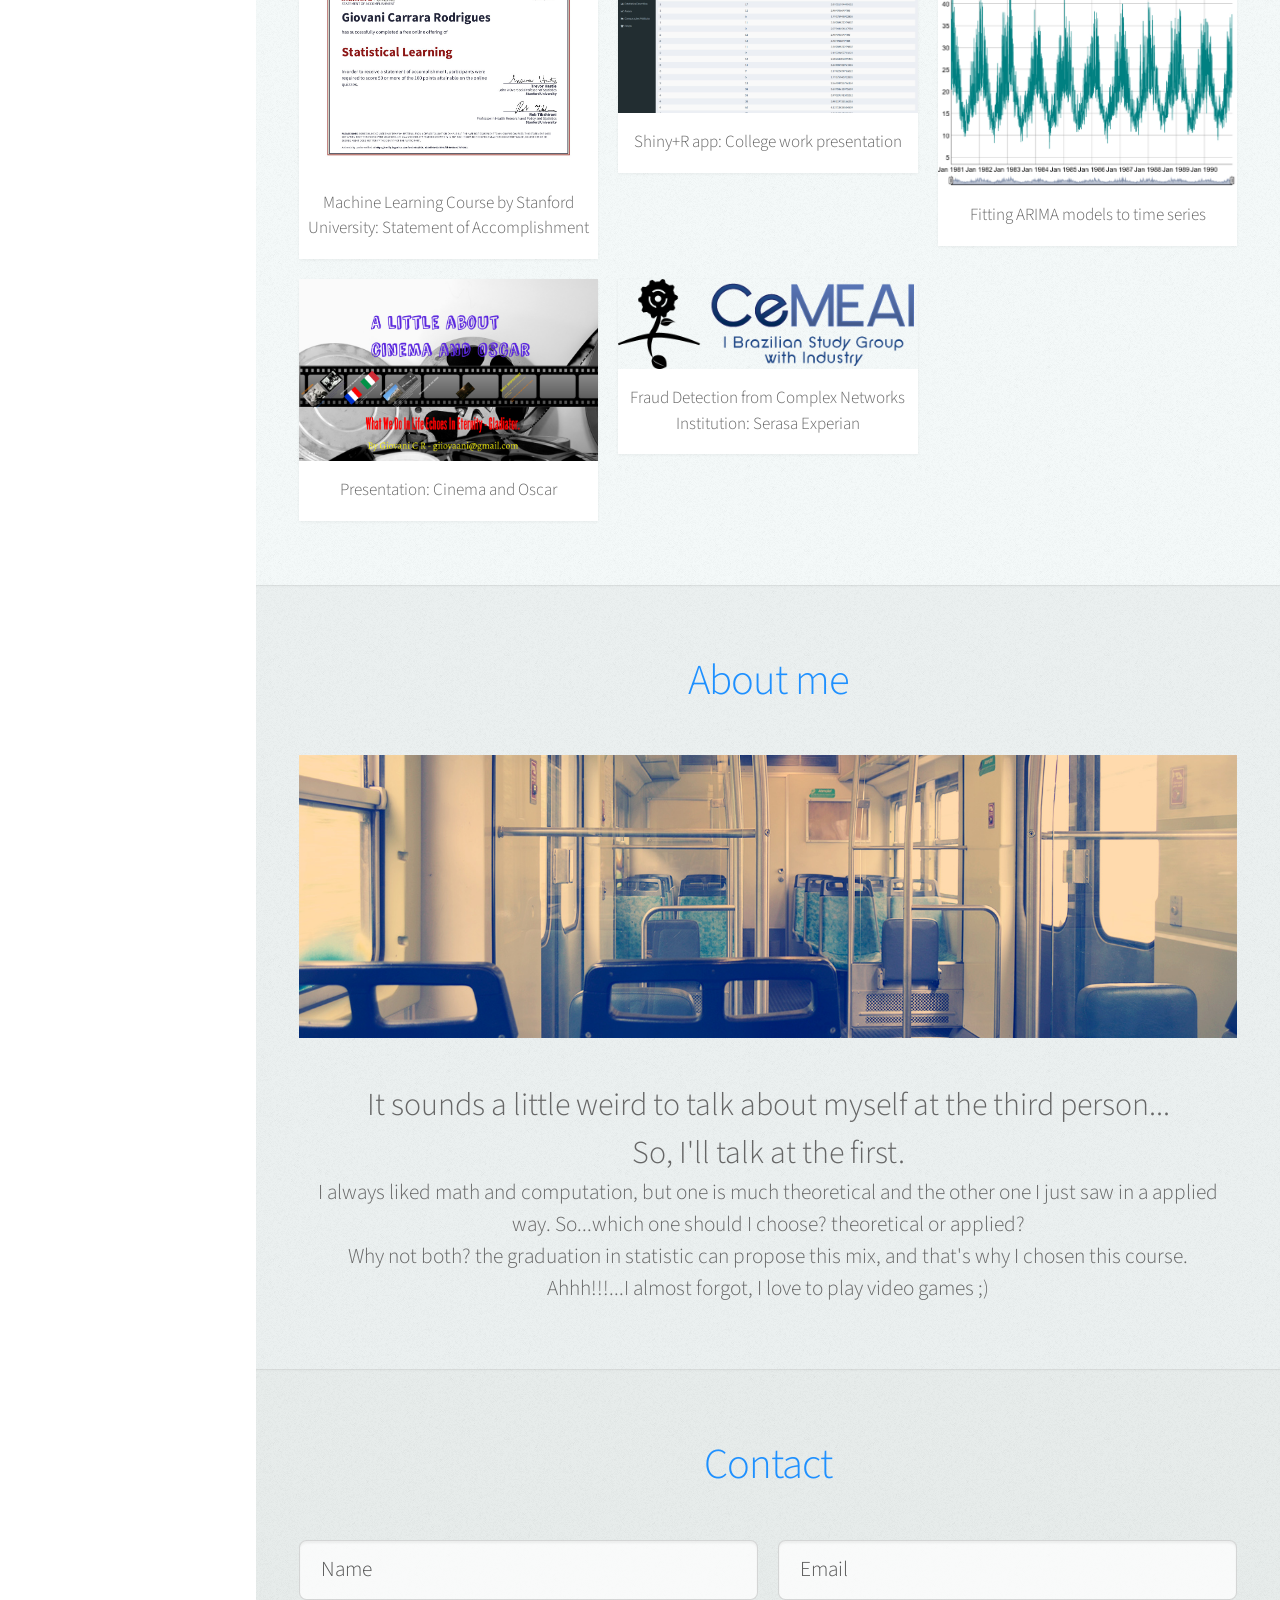
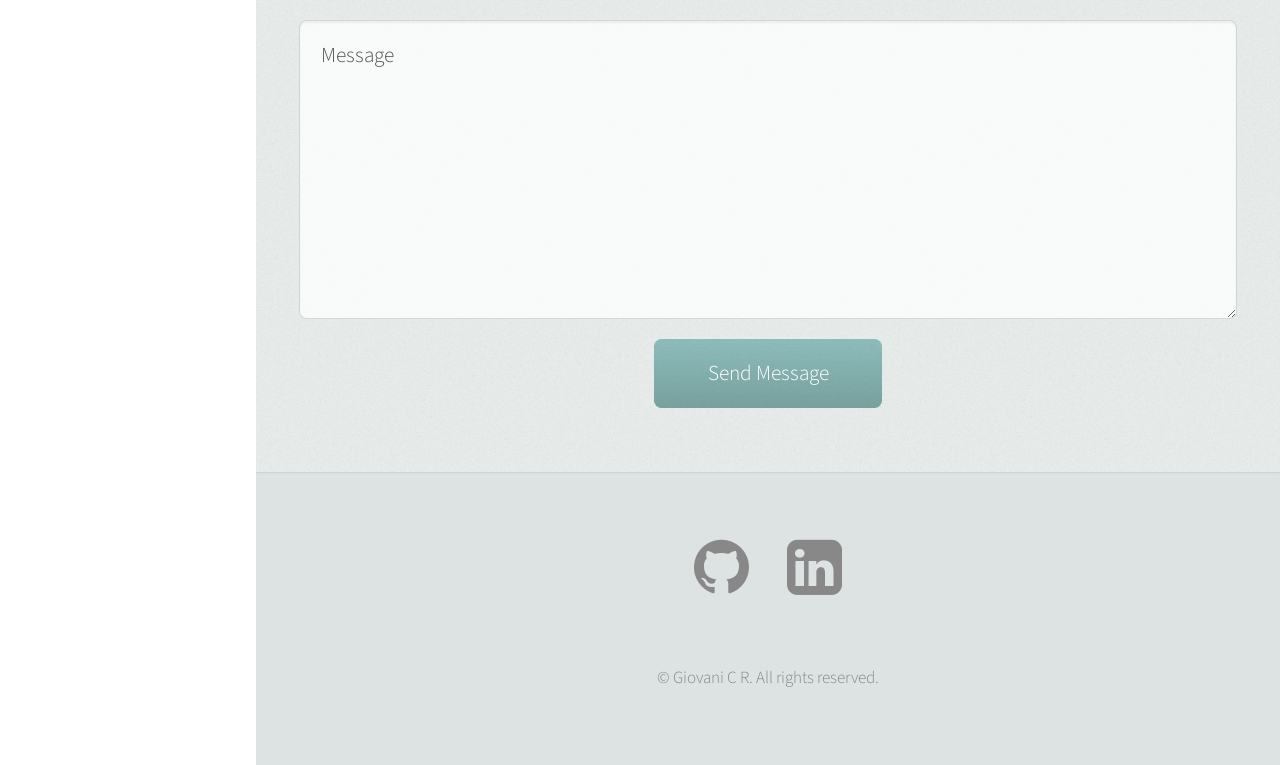
==== commit 8e6be386: "changing website to the oldwebsite but improved" ====
--- a/index2.html
+++ b/index2.html
@@ -12,6 +12,8 @@
 		<meta name="viewport" content="width=device-width, initial-scale=1" />
 		<!--[if lte IE 8]><script src="assets/js/ie/html5shiv.js"></script><![endif]-->
 		<link rel="stylesheet" href="assets/css/main.css" />
+		<link rel="stylesheet" href="bar.css" />
+
 		<!--[if lte IE 8]><link rel="stylesheet" href="assets/css/ie8.css" /><![endif]-->
 		<!--[if lte IE 9]><link rel="stylesheet" href="assets/css/ie9.css" /><![endif]-->
 	</head>
@@ -53,6 +55,7 @@
 
 							<div class="lang">
 								<a href="index.html"><img src="images/brazil.png" alt=""/> </a>
+								<a href="index.html"><p>Português-BR</p></a>
 							</div>
 
 						</nav>
@@ -107,94 +110,125 @@
 								<h2 style="color:#1E90FF">Abilities</h2>
 							</header>
 
+							<button type="button" class="btn btn-primary-outline btn-lg"><a target="_blank" href="http://giovanicr.com/">Interactive Resume</a></button>
+
 							<h3>It's my level in each software and programming language</h3>
+							<div class="container">
+						<!-- Bar Skills -->
+						<div class="skillbar clearfix " data-percent="70%">
+							<div class="skillbar-title" style="background: #d35400;"><span>R|Shiny</span></div>
+							<div class="skillbar-bar" style="background: #e67e22;"></div>
+							<div class="skill-bar-percent">70%</div>
+						</div> <!-- End Skill Bar -->
+
+						<div class="skillbar clearfix " data-percent="50%">
+							<div class="skillbar-title" style="background: #2980b9;"><span>Python</span></div>
+							<div class="skillbar-bar" style="background: #3498db;"></div>
+							<div class="skill-bar-percent">50%</div>
+						</div> <!-- End Skill Bar -->
+
+						<div class="skillbar clearfix " data-percent="40%">
+							<div class="skillbar-title" style="background: #2c3e50;"><span>SAS</span></div>
+							<div class="skillbar-bar" style="background: #2c3e50;"></div>
+							<div class="skill-bar-percent">40%</div>
+						</div> <!-- End Skill Bar -->
+
+						<div class="skillbar clearfix " data-percent="50%">
+							<div class="skillbar-title" style="background: #46465e;"><span>MySQL</span></div>
+							<div class="skillbar-bar" style="background: #5a68a5;"></div>
+							<div class="skill-bar-percent">50%</div>
+						</div> <!-- End Skill Bar -->
+
+						<div class="skillbar clearfix " data-percent="30%">
+							<div class="skillbar-title" style="background: #333333;"><span>Shell script</span></div>
+							<div class="skillbar-bar" style="background: #525252;"></div>
+							<div class="skill-bar-percent">30%</div>
+						</div> <!-- End Skill Bar -->
+
+						<div class="skillbar clearfix " data-percent="50%">
+							<div class="skillbar-title" style="background: #27ae60;"><span>PHP</span></div>
+							<div class="skillbar-bar" style="background: #2ecc71;"></div>
+							<div class="skill-bar-percent">50%</div>
+						</div> <!-- End Skill Bar -->
+
+						<div class="skillbar clearfix " data-percent="80%">
+							<div class="skillbar-title" style="background: #124e8c;"><span>Git</span></div>
+							<div class="skillbar-bar" style="background: #4288d0;"></div>
+							<div class="skill-bar-percent">80%</div>
+						</div> <!-- End Skill Bar -->
+
+						<div class="skillbar clearfix " data-percent="70%">
+							<div class="skillbar-title" style="background: #27ae60;"><span>MS Office</span></div>
+							<div class="skillbar-bar" style="background: #2ecc71;"></div>
+							<div class="skill-bar-percent">70%</div>
+						</div> <!-- End Skill Bar -->
+
+						<div class="skillbar clearfix " data-percent="70%">
+							<div class="skillbar-title" style="background: #46465e;"><span>Prezi</span></div>
+							<div class="skillbar-bar" style="background: #5a68a5;"></div>
+							<div class="skill-bar-percent">70%</div>
+						</div> <!-- End Skill Bar -->
+
+						<div class="skillbar clearfix " data-percent="80%">
+							<div class="skillbar-title" style="background: #d35400;"><span>Linux(Ubuntu)</span></div>
+							<div class="skillbar-bar" style="background: #e67e22;"></div>
+							<div class="skill-bar-percent">80%</div>
+						</div> <!-- End Skill Bar -->
+
+
+						</div>
+
+							<h2 style="color:#1E90FF">Languages I speak</h2>
+							<h3>Portuguese: Native</h3>
+							<h3>English: Advanced</h3>
+
+							<h2 style="color:#1E90FF">Here's some stuff I made recently</h2>
+
 							<div class="row">
 								<div class="4u 12u$(mobile)">
 									<article class="item">
-										<a  class="image fit"><img src="images/phpmysql.png" alt="" /></a>
+										<a href="https://prod-cert-bucket.s3.amazonaws.com/downloads/0ac10465bd91474a9025435c24e628e7/Statement.pdf" target="_blank" class="image fit"><img src="images/ml.jpg" alt="" /></a>
 										<header>
-											<h3><em>Medium</em></h3>
-										</header>
-									</article>
-									<article class="item">
-										<a  class="image fit"><img src="images/pic03.jpg" alt="" /></a>
-										<header>
-											<h3>Medium</h3>
+											<h3>Machine Learning Course by Stanford University: Statement of Accomplishment</h3>
 										</header>
 									</article>
 								</div>
 								<div class="4u 12u$(mobile)">
 									<article class="item">
-										<a  class="image fit"><img src="images/pic04.jpg" alt="" /></a>
+										<a href="https://slardardetenis.shinyapps.io/popcorn" target="_blank" class="image fit"><img src="images/popcorn.jpg" alt="" /></a>
 										<header>
-											<h3>Medium</h3>
-										</header>
-									</article>
-									<article class="item">
-										<a  class="image fit"><img src="images/pic05.jpg" alt="" /></a>
-										<header>
-											<h3>Medium</h3>
+											<h3>Shiny+R app: College work presentation</h3>
 										</header>
 									</article>
 								</div>
-								<div class="4u$ 12u$(mobile)">
+
+								<div class="4u 12u$(mobile)">
 									<article class="item">
-										<a  class="image fit"><img src="images/pic06.jpg" alt="" /></a>
+										<a href="http://rpubs.com/Giovani/ts4" target="_blank" class="image fit"><img src="images/ts2.jpg" alt="" /></a>
 										<header>
-											<h3>Advanced</h3>
-										</header>
-									</article>
-									<article class="item">
-										<a class="image fit"><img src="images/pic07.jpg" alt="" /></a>
-										<header>
-											<h3>Medium</h3>
+											<h3>Fitting ARIMA models to time series</h3>
 										</header>
 									</article>
 								</div>
-							</div>
-
-							<h2 style="color:#1E90FF">Languages I speak</h2>
-							<h3>Portuguese: Native</h3>
-							<h3>English: Advanced</h3>
-
-							<h2 style="color:#1E90FF">Here's some stuff I made recently</h2>
-
-							<div class="row">
-								<div class="4u 12u$(mobile)">
-									<article class="item">
-										<a href="https://slardardetenis.shinyapps.io/popcorn" target="_blank" class="image fit"><img src="images/popcorn.jpg" alt="" /></a>
-										<header>
-											<h3>Shiny+R app: presentation of a college work</h3>
-										</header>
-									</article>
-								</div>
-								<div class="4u 12u$(mobile)">
-									<article class="item">
-										<a href="https://prezi.com/oxouivof-lnv/cinema-and-oscar/" target="_blank" class="image fit"><img src="images/cineprezi.jpg" alt="" /></a>
-										<header>
-											<h3>Presentation:Cinema and Oscar</h3>
-										</header>
-									</article>
-								</div>
-								<div class="4u 12u$(mobile)">
-									<article class="item">
-										<a href="https://drive.google.com/file/d/0BzP9JsgEYqpmaDk1R0lDbWpuTjg/view" target="_blank" class="image fit"><img src="images/serasa2.png" alt="" /></a>
-										<header>
-											<h3>Fraud Detection from Complex Networks</h3>
-											<h3>Institution: Serasa Experian</h3>
-										</header>
-									</article>
-								</div>
+
 								<div class="row">
 									<div class="4u 12u$(mobile)">
 										<article class="item">
-											<a href="http://rpubs.com/Giovani/ts4" target="_blank" class="image fit"><img src="images/ts2.jpg" alt="" /></a>
+											<a href="https://prezi.com/oxouivof-lnv/cinema-and-oscar/" target="_blank" class="image fit"><img src="images/cineprezi.jpg" alt="" /></a>
 											<header>
-												<h3>Fitting ARIMA models to time series</h3>
+												<h3>Presentation: Cinema and Oscar</h3>
 											</header>
 										</article>
 									</div>
-
+									<div class="4u 12u$(mobile)">
+										<article class="item">
+											<a href="https://drive.google.com/file/d/0BzP9JsgEYqpmaDk1R0lDbWpuTjg/view" target="_blank" class="image fit"><img src="images/serasa2.png" alt="" /></a>
+											<header>
+												<h3>Fraud Detection from Complex Networks</h3>
+												<h3>Institution: Serasa Experian</h3>
+											</header>
+										</article>
+									</div>
 
 							</div>
 
@@ -256,6 +290,12 @@
 
 		<!-- Footer -->
 			<div id="footer">
+				<div class="col-md-6">
+					<ul class="icons">
+						<li><a href="https://github.com/Slardardetenis" target="_blank" class="icon fa-github fa-3x"><span class="label">Github</span></a></li>
+						<li><a href="https://br.linkedin.com/pub/giovani-carrara-rodrigues/b8/93b/70" target="_blank" class="icon fa-linkedin-square fa-3x"><span class="label">Linkedin</span></a></li>
+					</ul>
+				</div>
 
 				<!-- Copyright -->
 					<ul class="copyright">
@@ -272,6 +312,16 @@
 			<script src="assets/js/util.js"></script>
 			<!--[if lte IE 8]><script src="assets/js/ie/respond.min.js"></script><![endif]-->
 			<script src="assets/js/main.js"></script>
+			<script>
+			jQuery(document).ready(function(){
+				jQuery('.skillbar').each(function(){
+					jQuery(this).find('.skillbar-bar').animate({
+						width:jQuery(this).attr('data-percent')
+					},6000);
+				});
+			});
+			</script>
+
 
 	</body>
 </html>
--- a/bar.css
+++ b/bar.css
@@ -0,0 +1,83 @@
+/*
+body {
+  font-family: 'Ubuntu', sans-serif;
+  width:960px;
+}
+
+p{
+  color:#525252;
+  font-size:12px;
+}
+*/
+.skillbar {
+	position:relative;
+	display:block;
+	margin-bottom:15px;
+	width:100%;
+	background:#eee;
+	height:35px;
+	border-radius:3px;
+	-moz-border-radius:3px;
+	-webkit-border-radius:3px;
+	-webkit-transition:0.4s linear;
+	-moz-transition:0.4s linear;
+	-ms-transition:0.4s linear;
+	-o-transition:0.4s linear;
+	transition:0.4s linear;
+	-webkit-transition-property:width, background-color;
+	-moz-transition-property:width, background-color;
+	-ms-transition-property:width, background-color;
+	-o-transition-property:width, background-color;
+	transition-property:width, background-color;
+}
+
+.skillbar-title {
+	position:absolute;
+	top:0;
+	left:0;
+width:110px;
+	font-weight:bold;
+	font-size:13px;
+	color:#ffffff;
+	background:#6adcfa;
+	-webkit-border-top-left-radius:3px;
+	-webkit-border-bottom-left-radius:4px;
+	-moz-border-radius-topleft:3px;
+	-moz-border-radius-bottomleft:3px;
+	border-top-left-radius:3px;
+	border-bottom-left-radius:3px;
+}
+
+.skillbar-title span {
+	display:block;
+	background:rgba(0, 0, 0, 0.1);
+	padding:0 20px;
+	height:35px;
+	line-height:35px;
+	-webkit-border-top-left-radius:3px;
+	-webkit-border-bottom-left-radius:3px;
+	-moz-border-radius-topleft:3px;
+	-moz-border-radius-bottomleft:3px;
+	border-top-left-radius:3px;
+	border-bottom-left-radius:3px;
+}
+
+.skillbar-bar {
+	height:35px;
+	width:0px;
+	background:#6adcfa;
+	border-radius:3px;
+	-moz-border-radius:3px;
+	-webkit-border-radius:3px;
+}
+
+.skill-bar-percent {
+	position:absolute;
+	right:10px;
+	top:0;
+	font-size:11px;
+	height:35px;
+	line-height:35px;
+	color:#ffffff;
+	color:rgba(0, 0, 0, 0.4);
+}
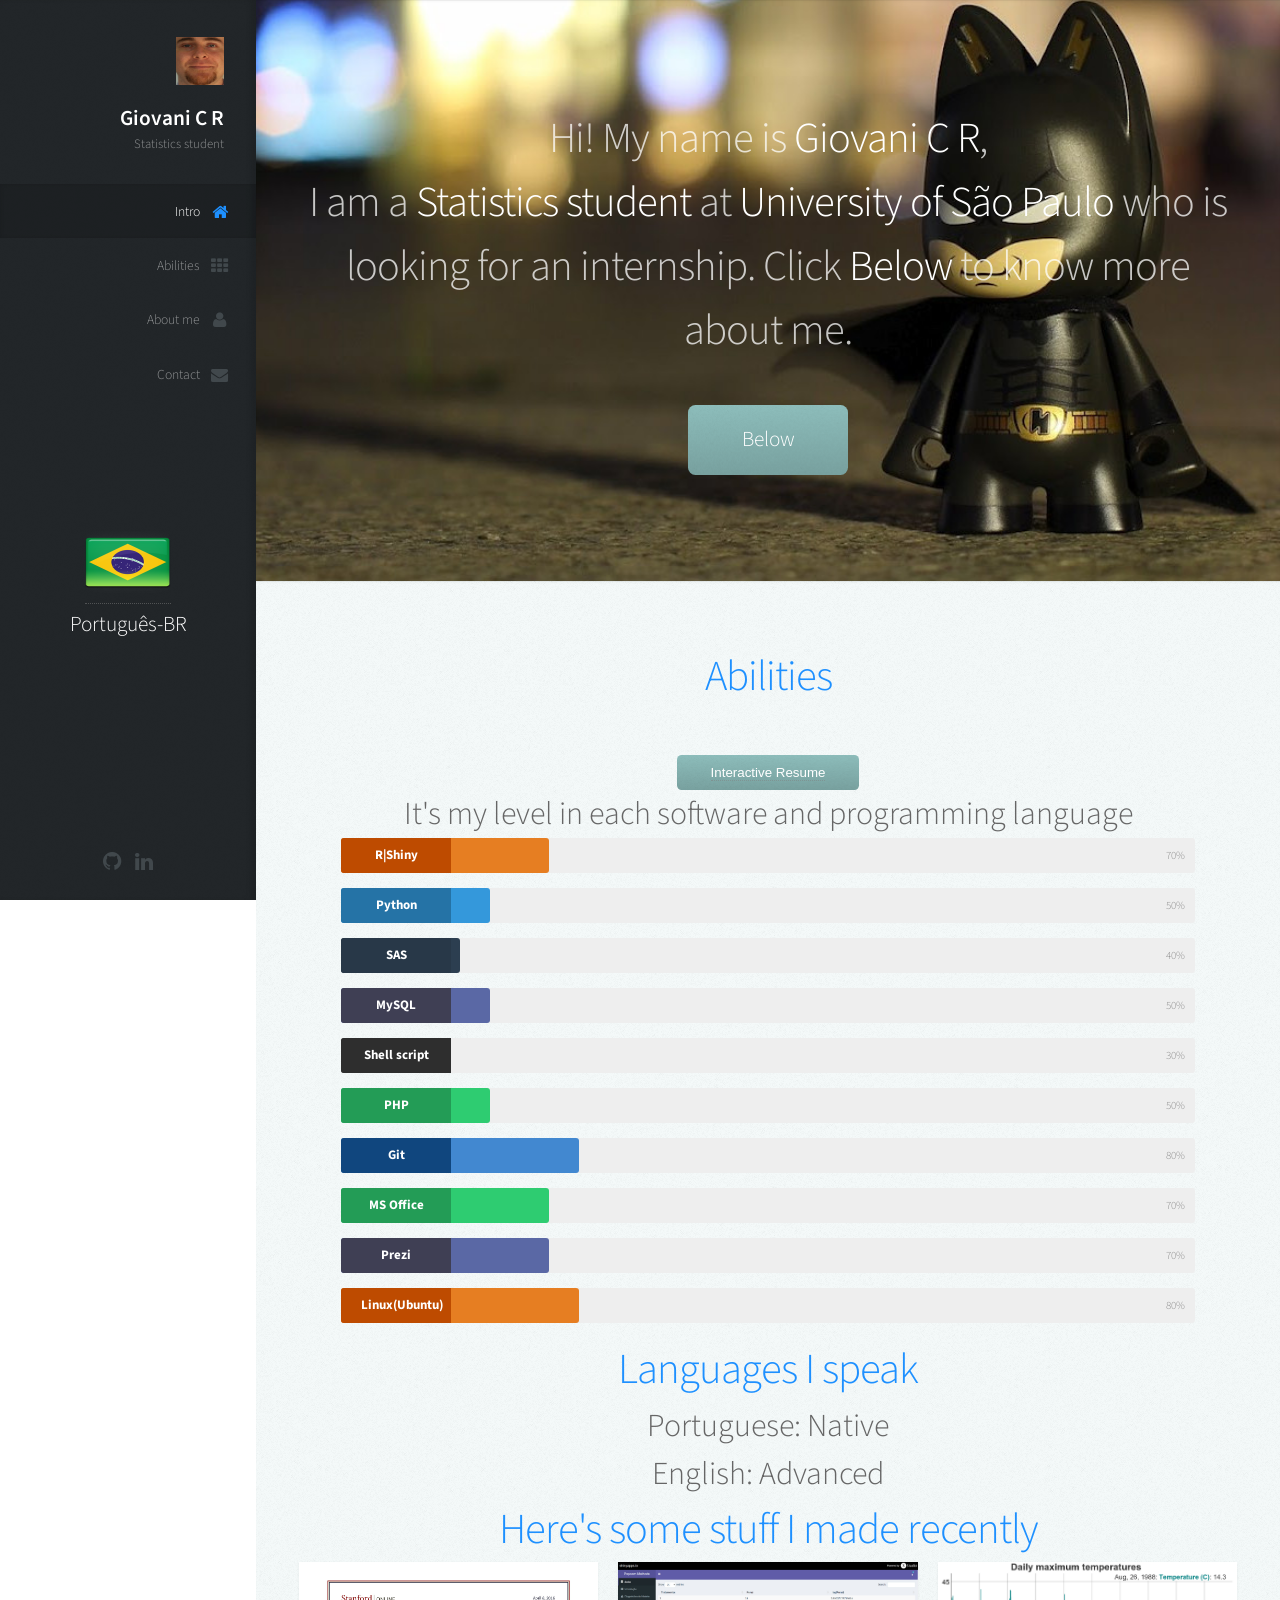
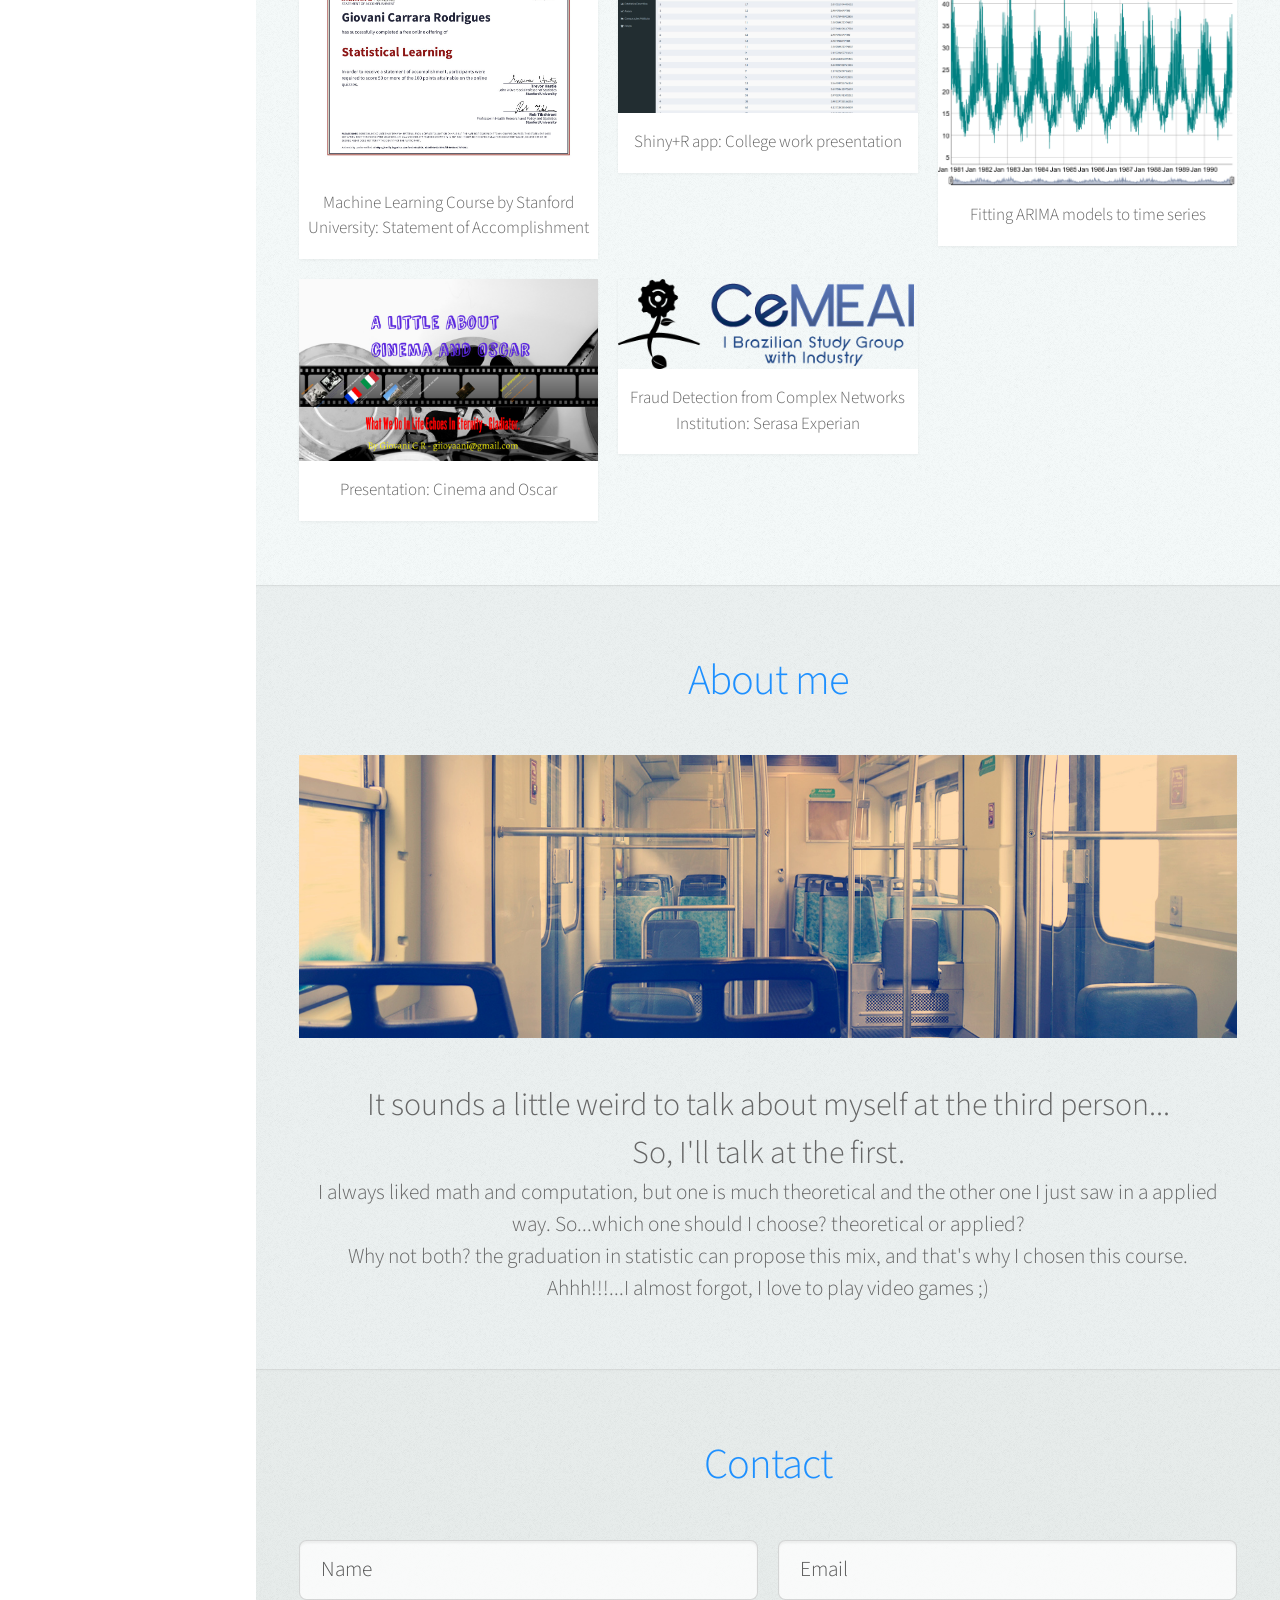
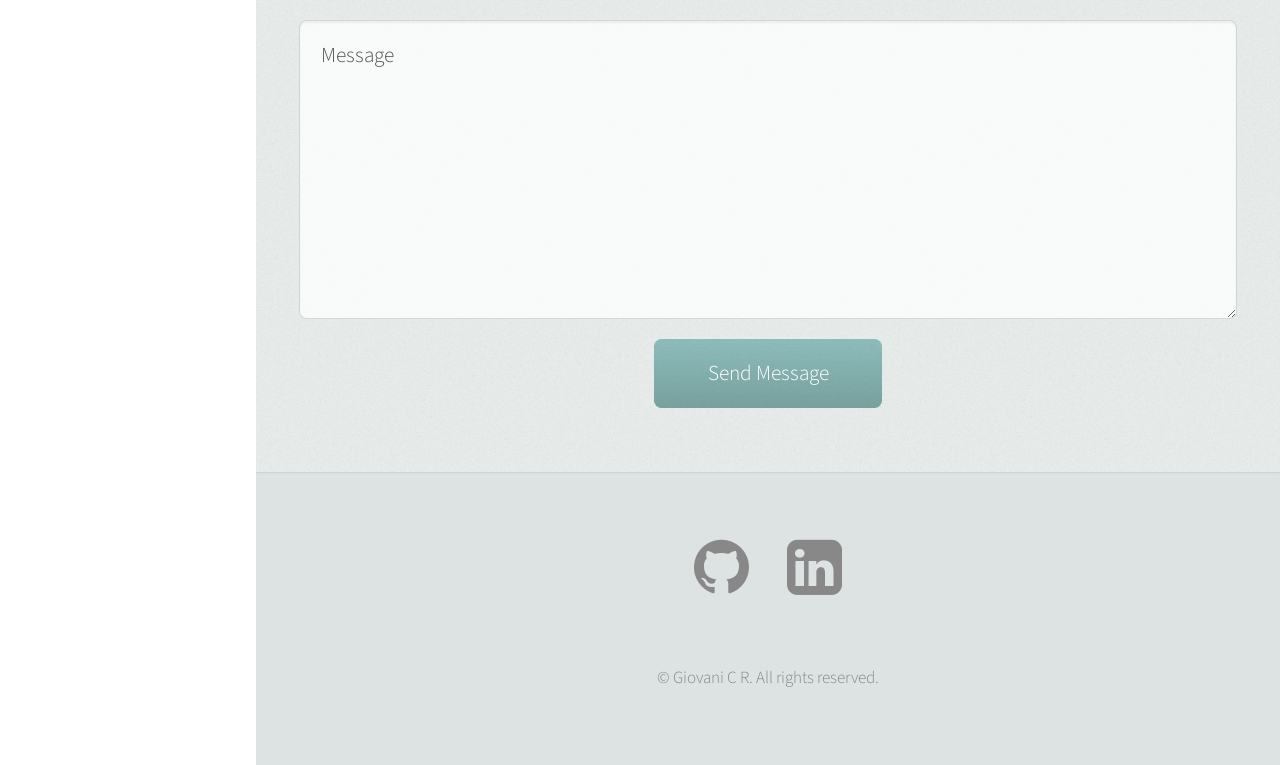
==== commit 6c1ce437: "fix the link to the interactive resume" ====
--- a/index2.html
+++ b/index2.html
@@ -110,7 +110,7 @@
 								<h2 style="color:#1E90FF">Abilities</h2>
 							</header>
 
-							<button type="button" class="btn btn-primary-outline btn-lg"><a target="_blank" href="http://giovanicr.com/">Interactive Resume</a></button>
+							<button type="button" class="btn btn-primary-outline btn-lg"><a target="_blank" href="http://slardardetenis.github.io/iresume">Interactive Resume</a></button>
 
 							<h3>It's my level in each software and programming language</h3>
 							<div class="container">
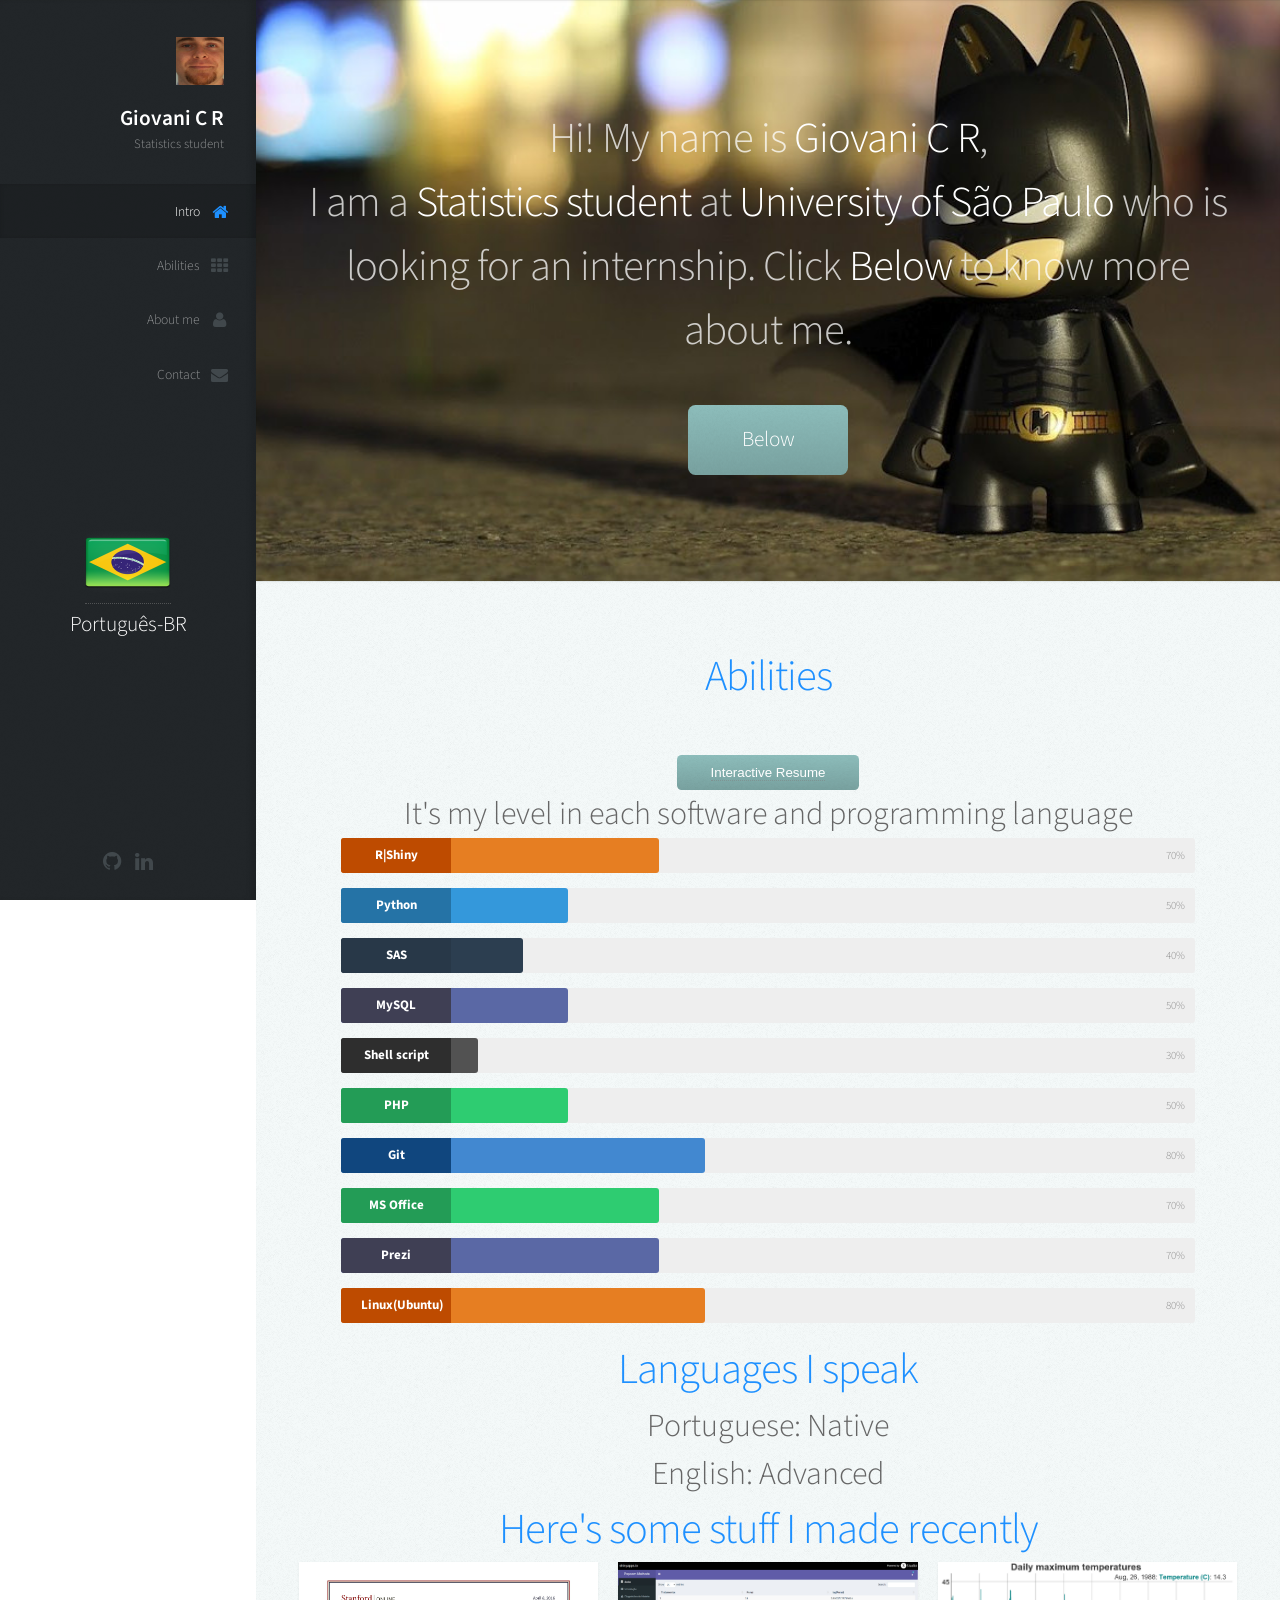
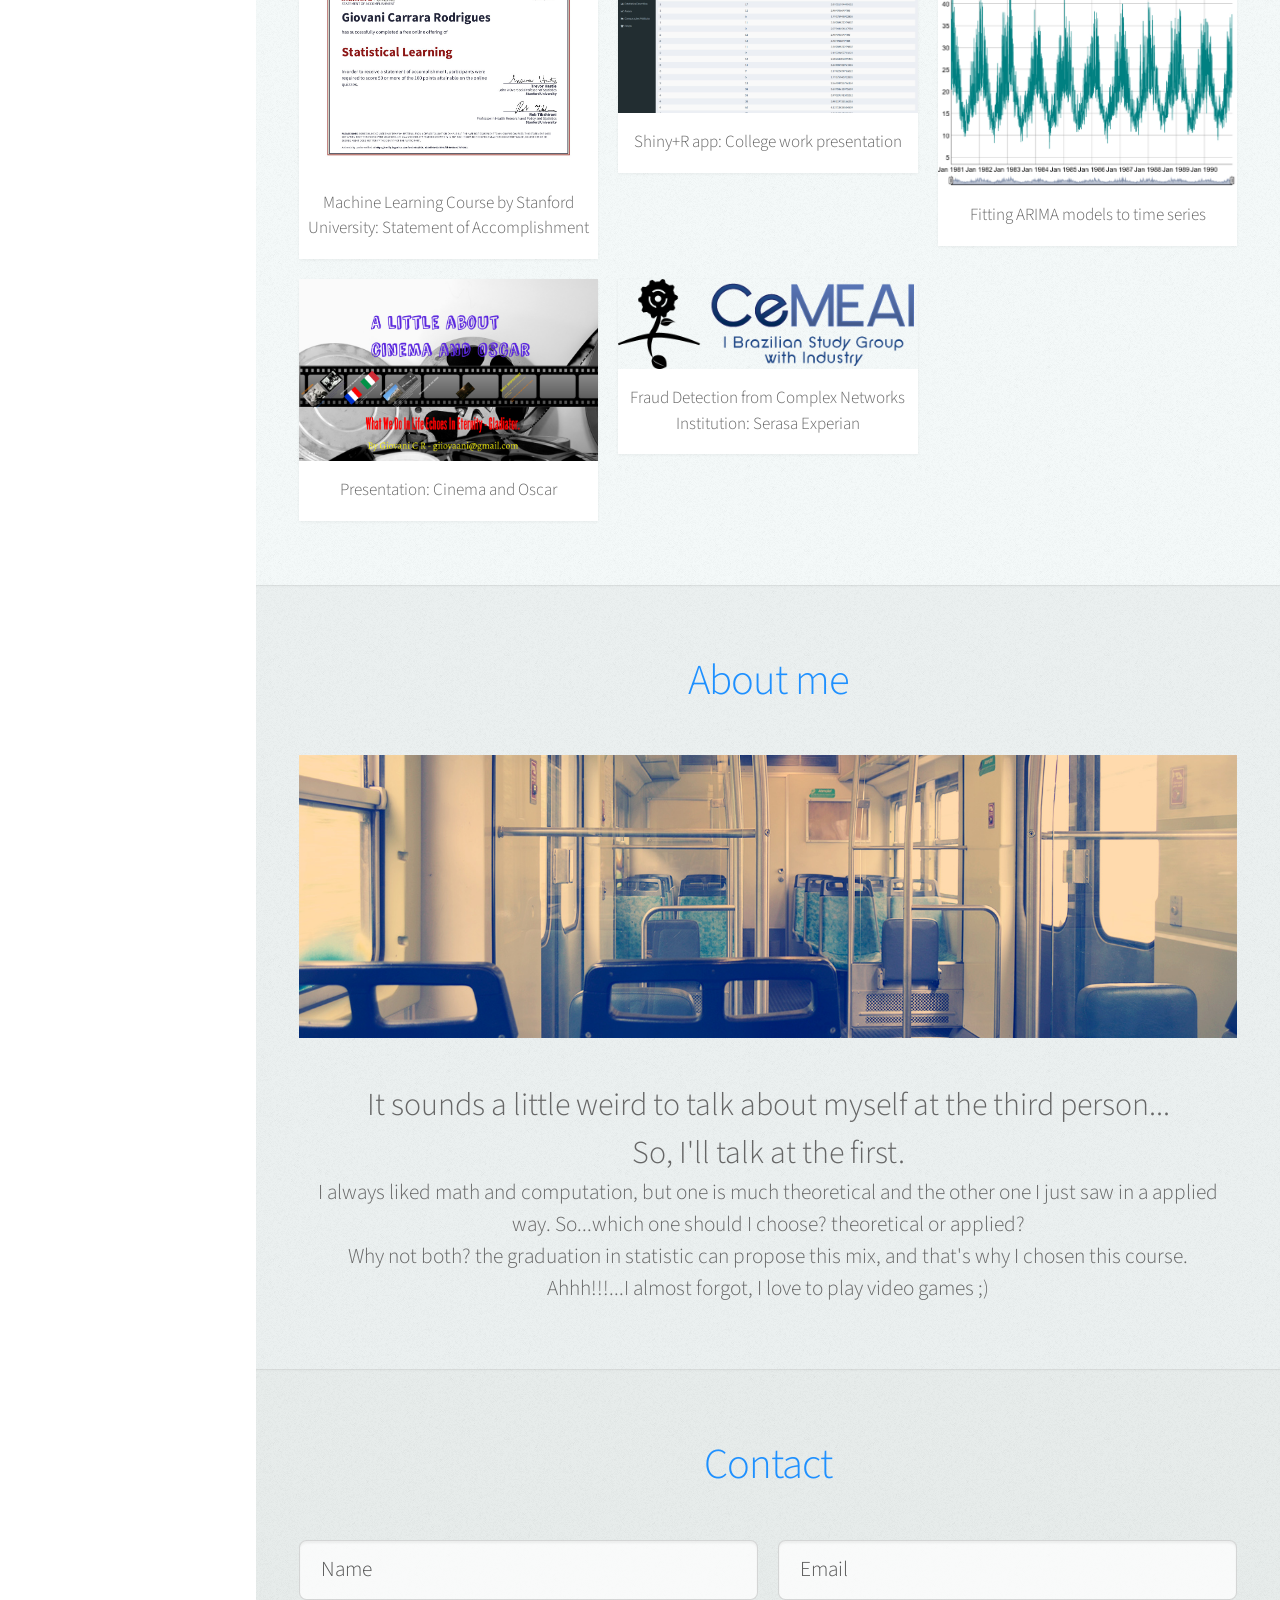
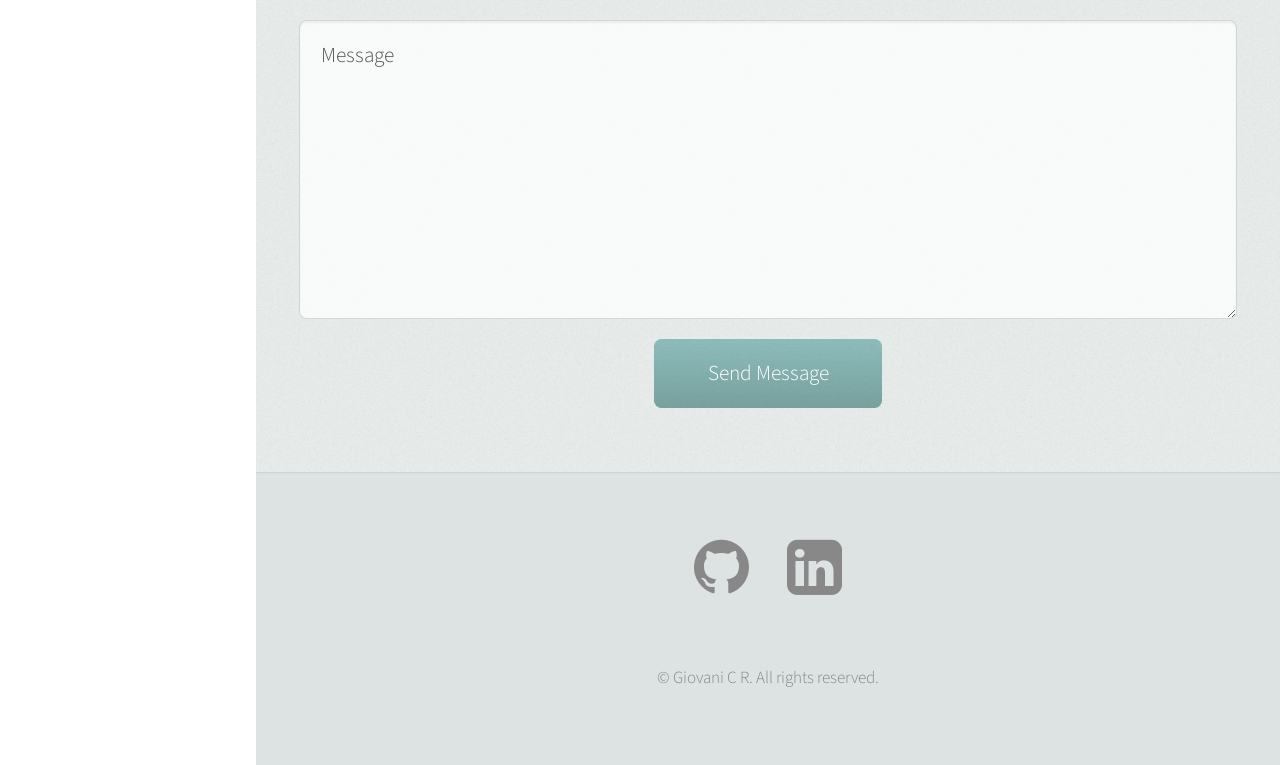
==== commit f5af674b: "add google analytics" ====
--- a/index2.html
+++ b/index2.html
@@ -322,6 +322,17 @@
 			});
 			</script>
 
+			<script>
+  			(function(i,s,o,g,r,a,m){i['GoogleAnalyticsObject']=r;i[r]=i[r]||function(){
+  			(i[r].q=i[r].q||[]).push(arguments)},i[r].l=1*new Date();a=s.createElement(o),
+  			m=s.getElementsByTagName(o)[0];a.async=1;a.src=g;m.parentNode.insertBefore(a,m)
+  			})(window,document,'script','https://www.google-analytics.com/analytics.js','ga');
+
+  			ga('create', 'UA-79199639-2', 'auto');
+  			ga('send', 'pageview');
+
+			</script>
+
 
 	</body>
 </html>
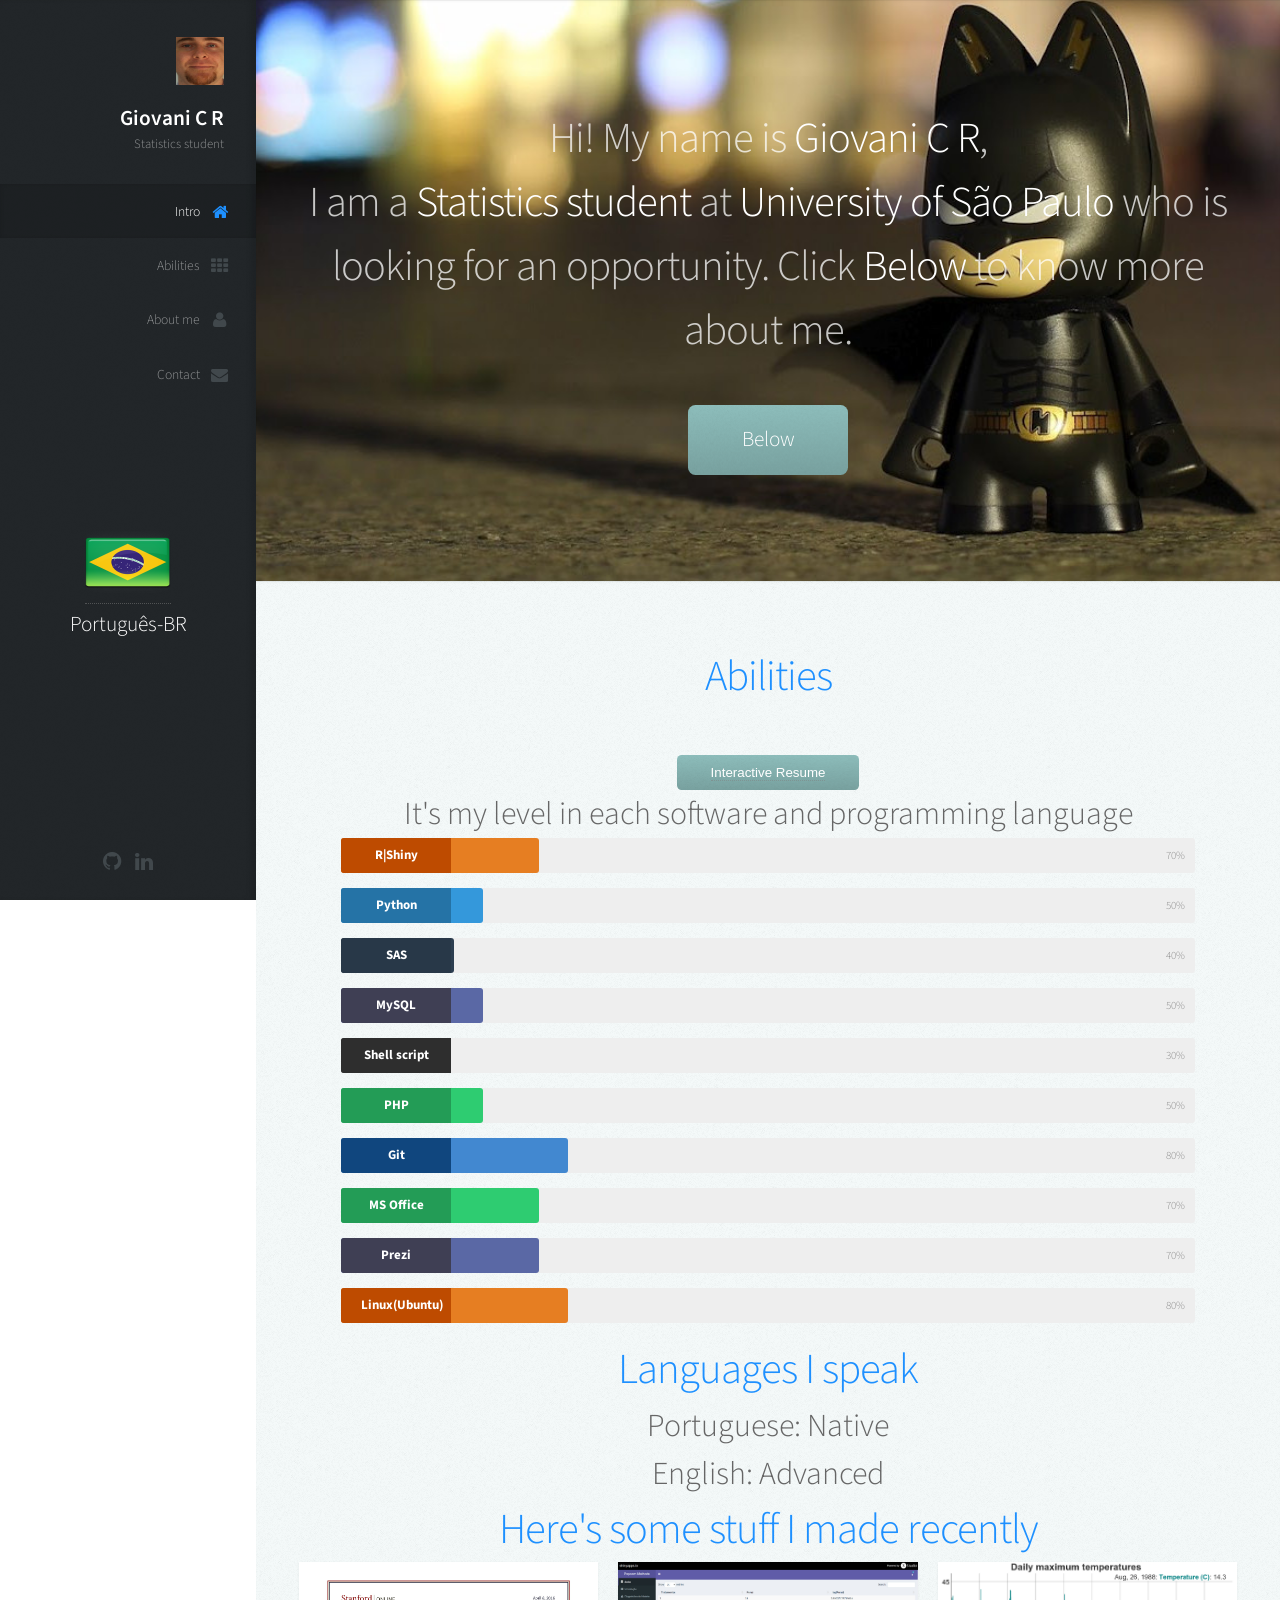
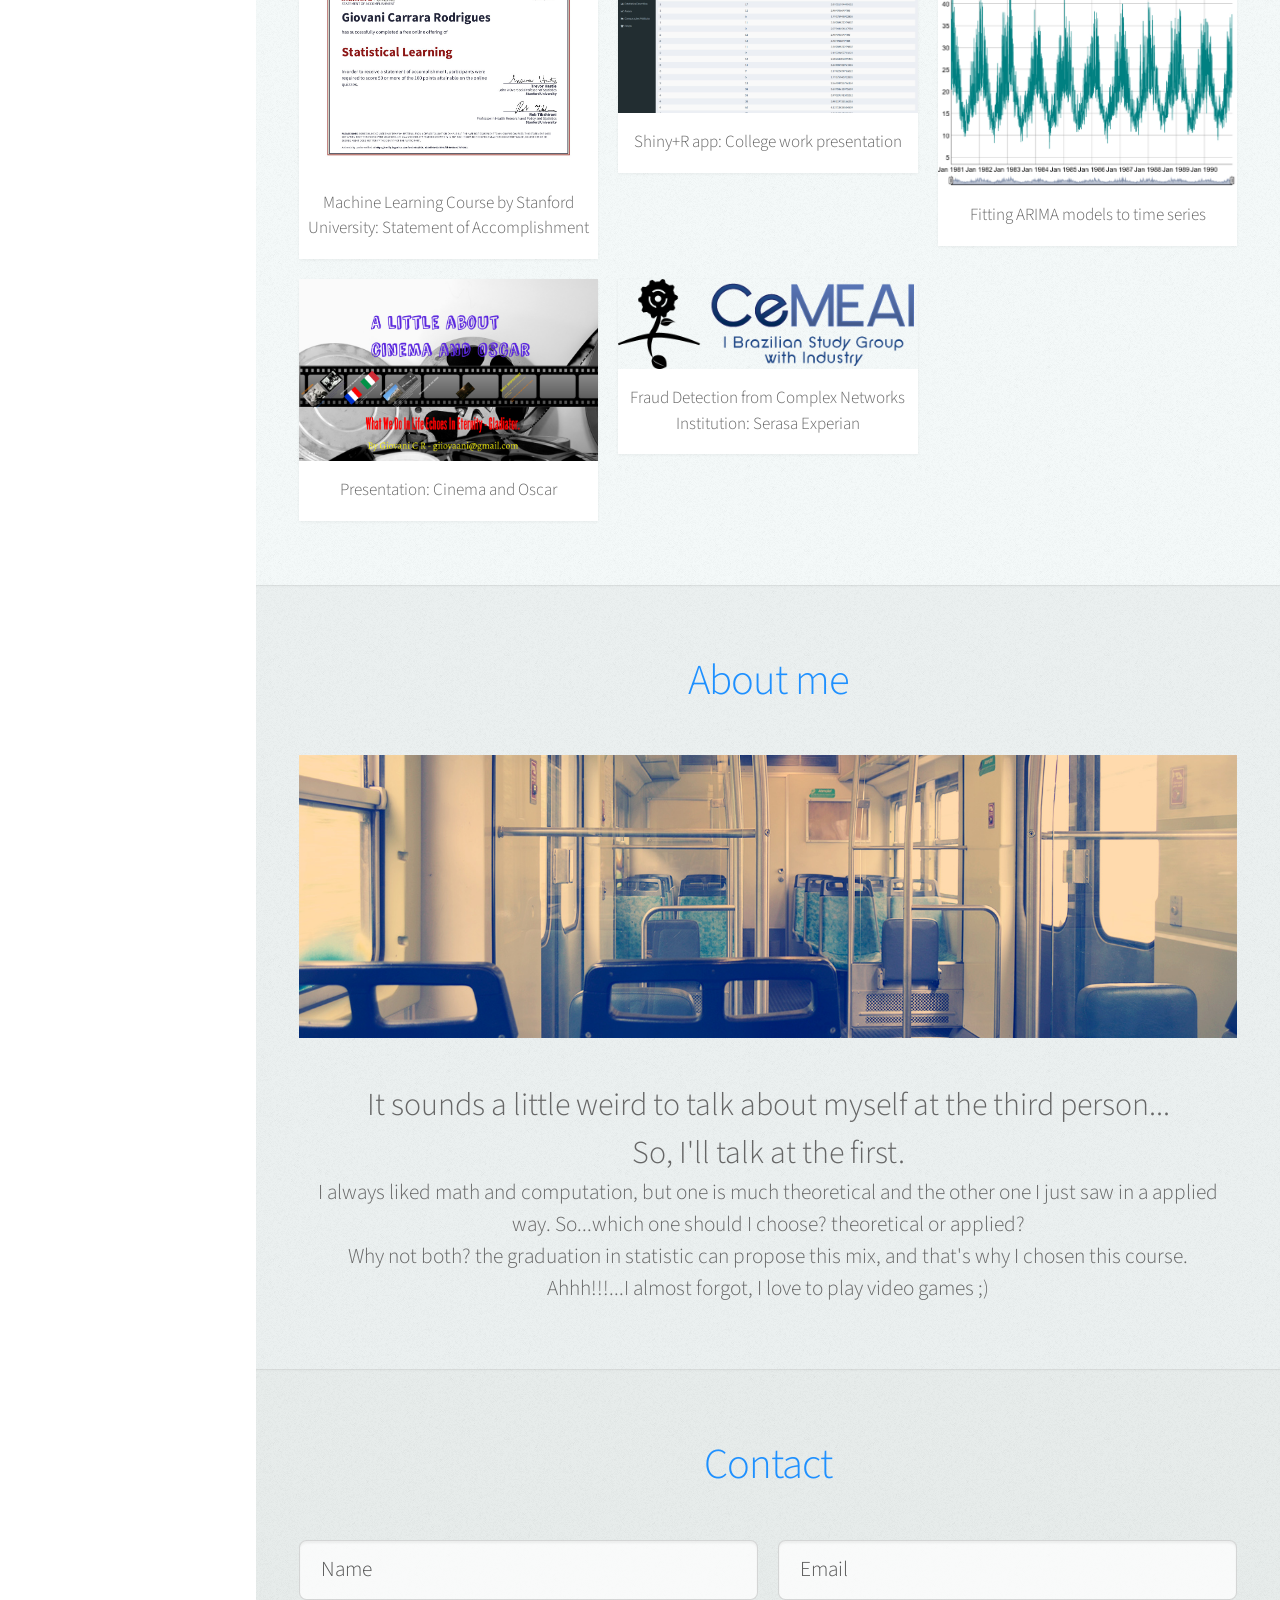
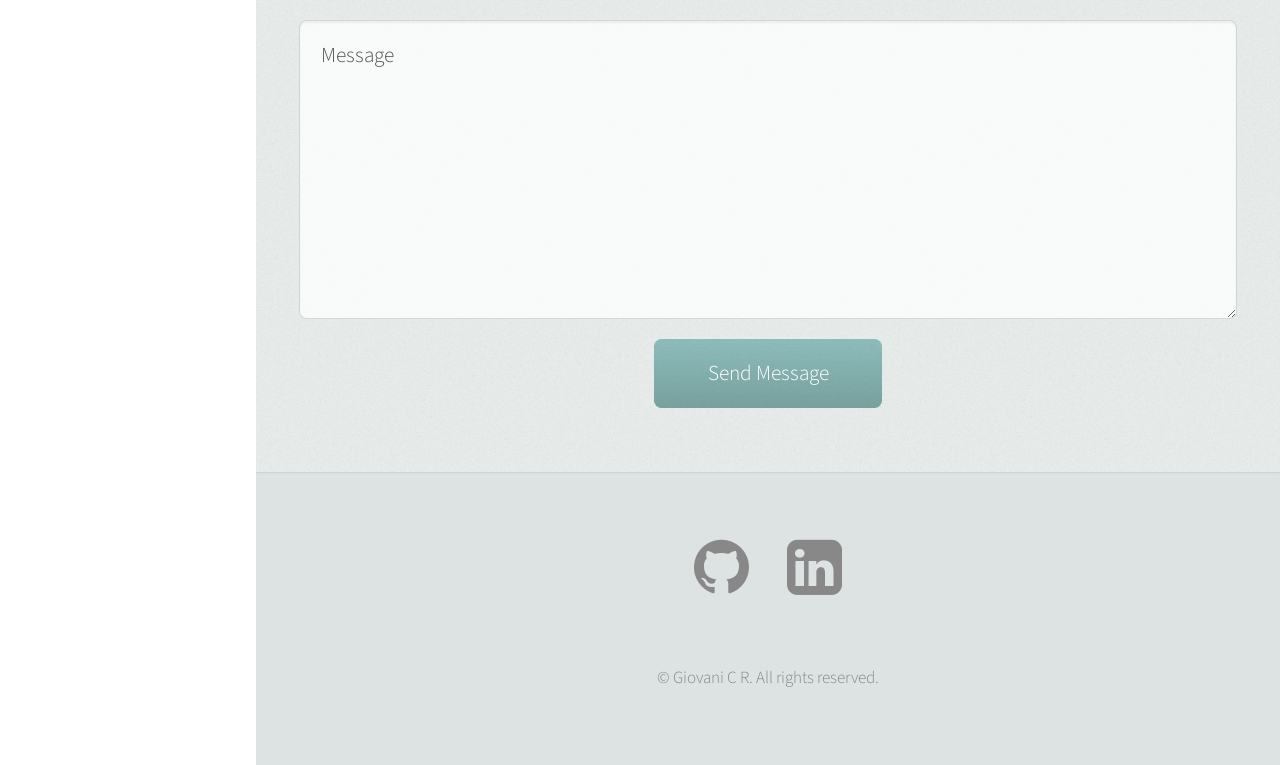
==== commit dd7cf82e: "change interniship to opportunity, just words" ====
--- a/index2.html
+++ b/index2.html
@@ -89,7 +89,7 @@
 							<header>
 								<h2 class="alt">Hi! My name is <strong>Giovani C R</strong>,<br> I am a
 									<strong>Statistics student</strong> at <strong>University of São Paulo</strong>
-									who is looking for an internship.
+									who is looking for an opportunity.
 									Click <strong>Below</strong> to know more about me.
 								</h2>
 								<p></p>
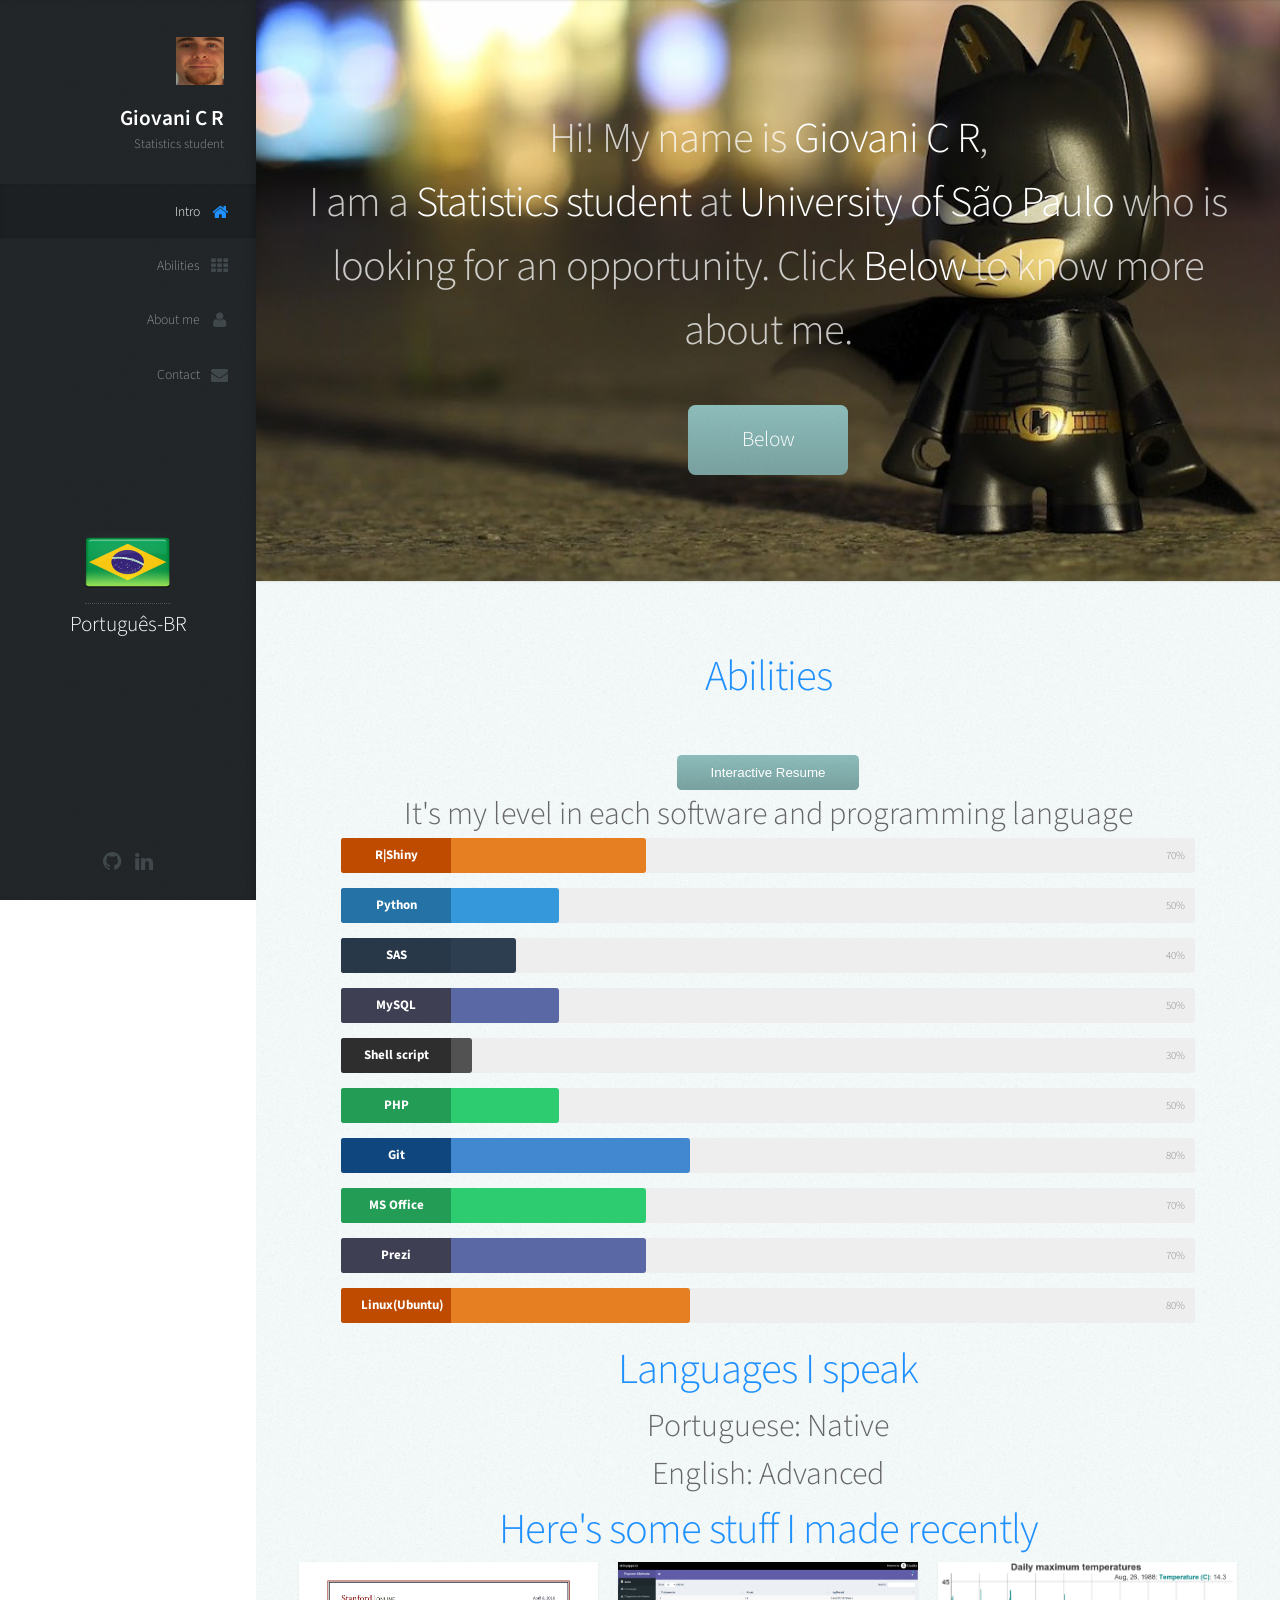
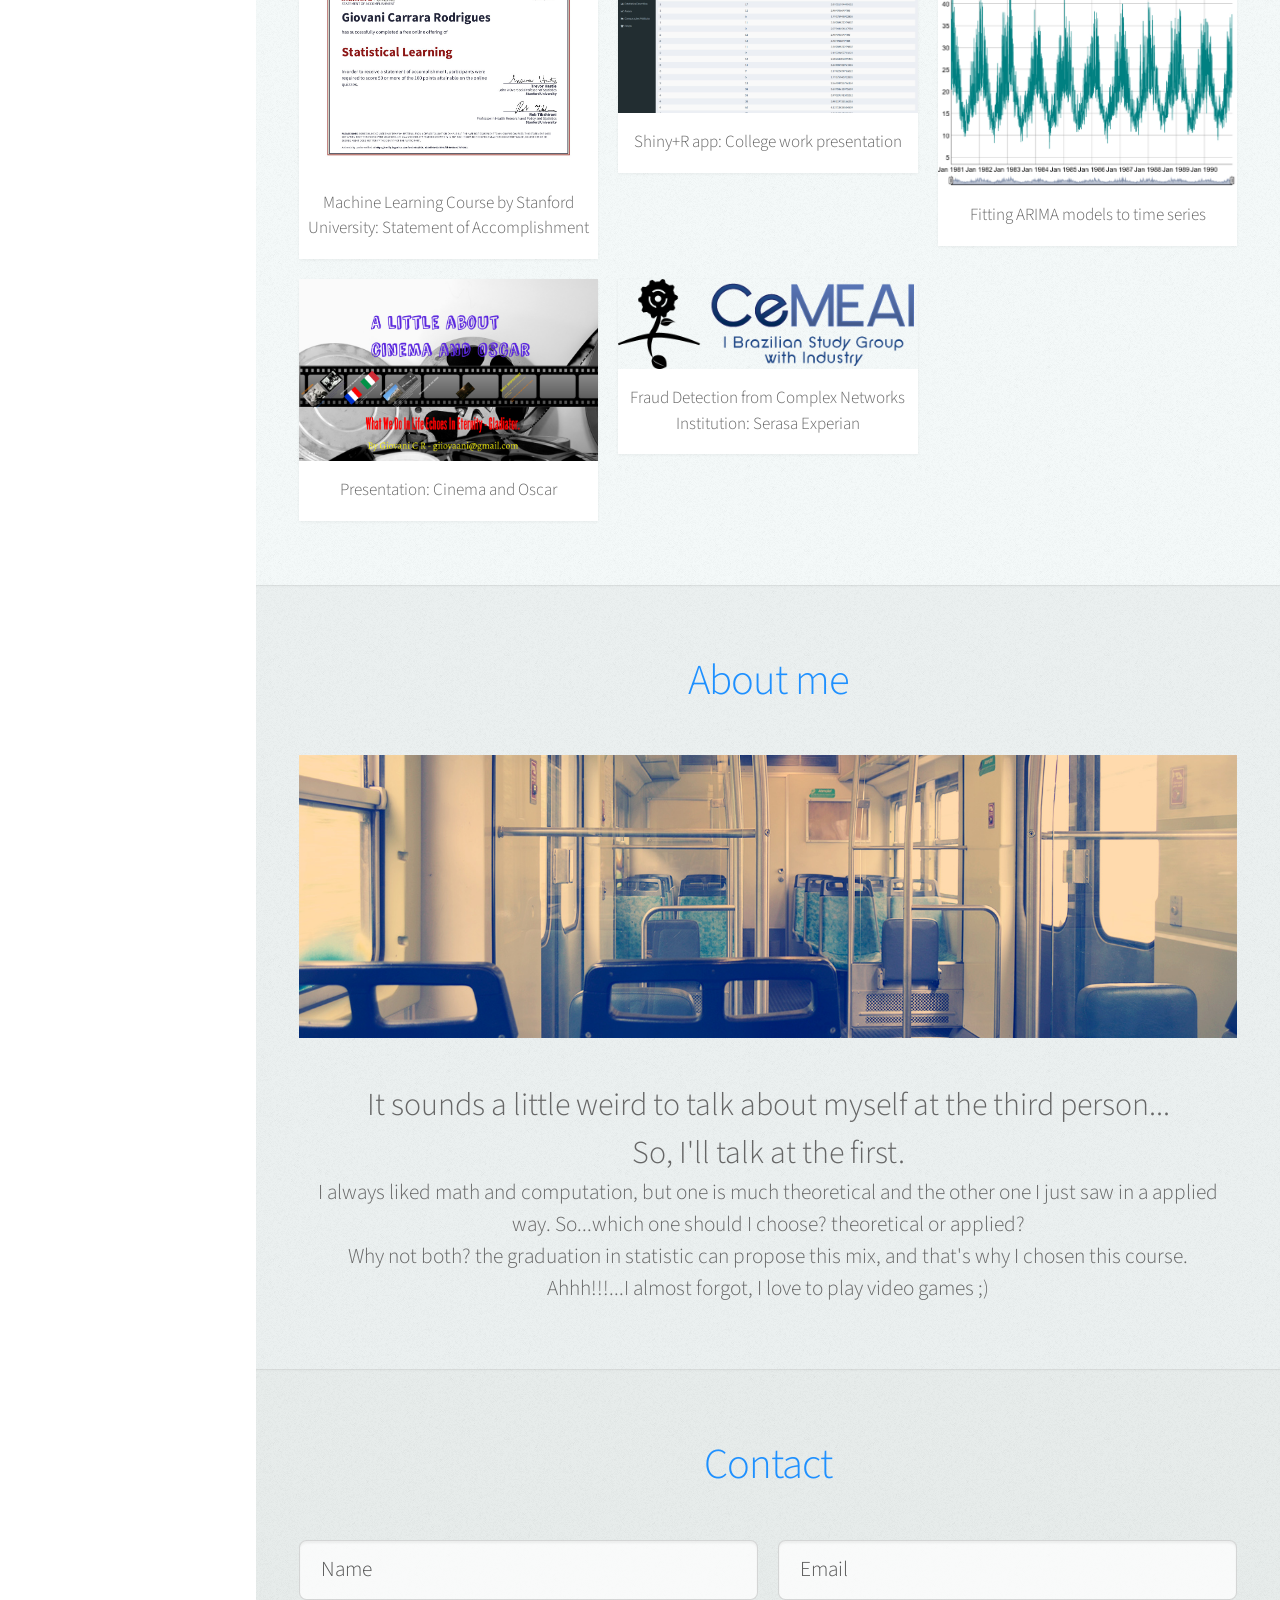
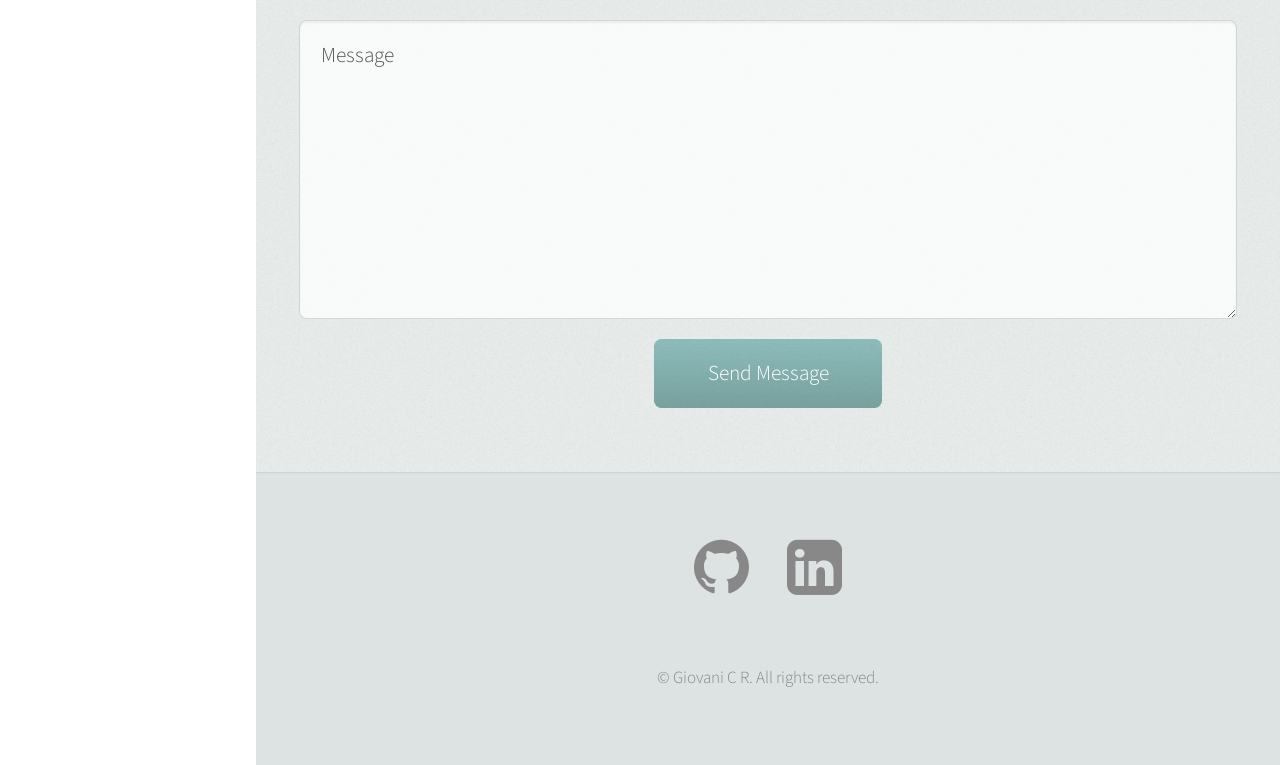
==== commit ff5ca5c5: "fix the <a> tab for interactive resume" ====
--- a/index2.html
+++ b/index2.html
@@ -110,7 +110,7 @@
 								<h2 style="color:#1E90FF">Abilities</h2>
 							</header>
 
-							<button type="button" class="btn btn-primary-outline btn-lg"><a target="_blank" href="http://slardardetenis.github.io/iresume">Interactive Resume</a></button>
+							<a target="_blank" href="http://slardardetenis.github.io/iresume"><button type="button" class="btn btn-primary-outline btn-lg">Interactive Resume</button></a>
 
 							<h3>It's my level in each software and programming language</h3>
 							<div class="container">
